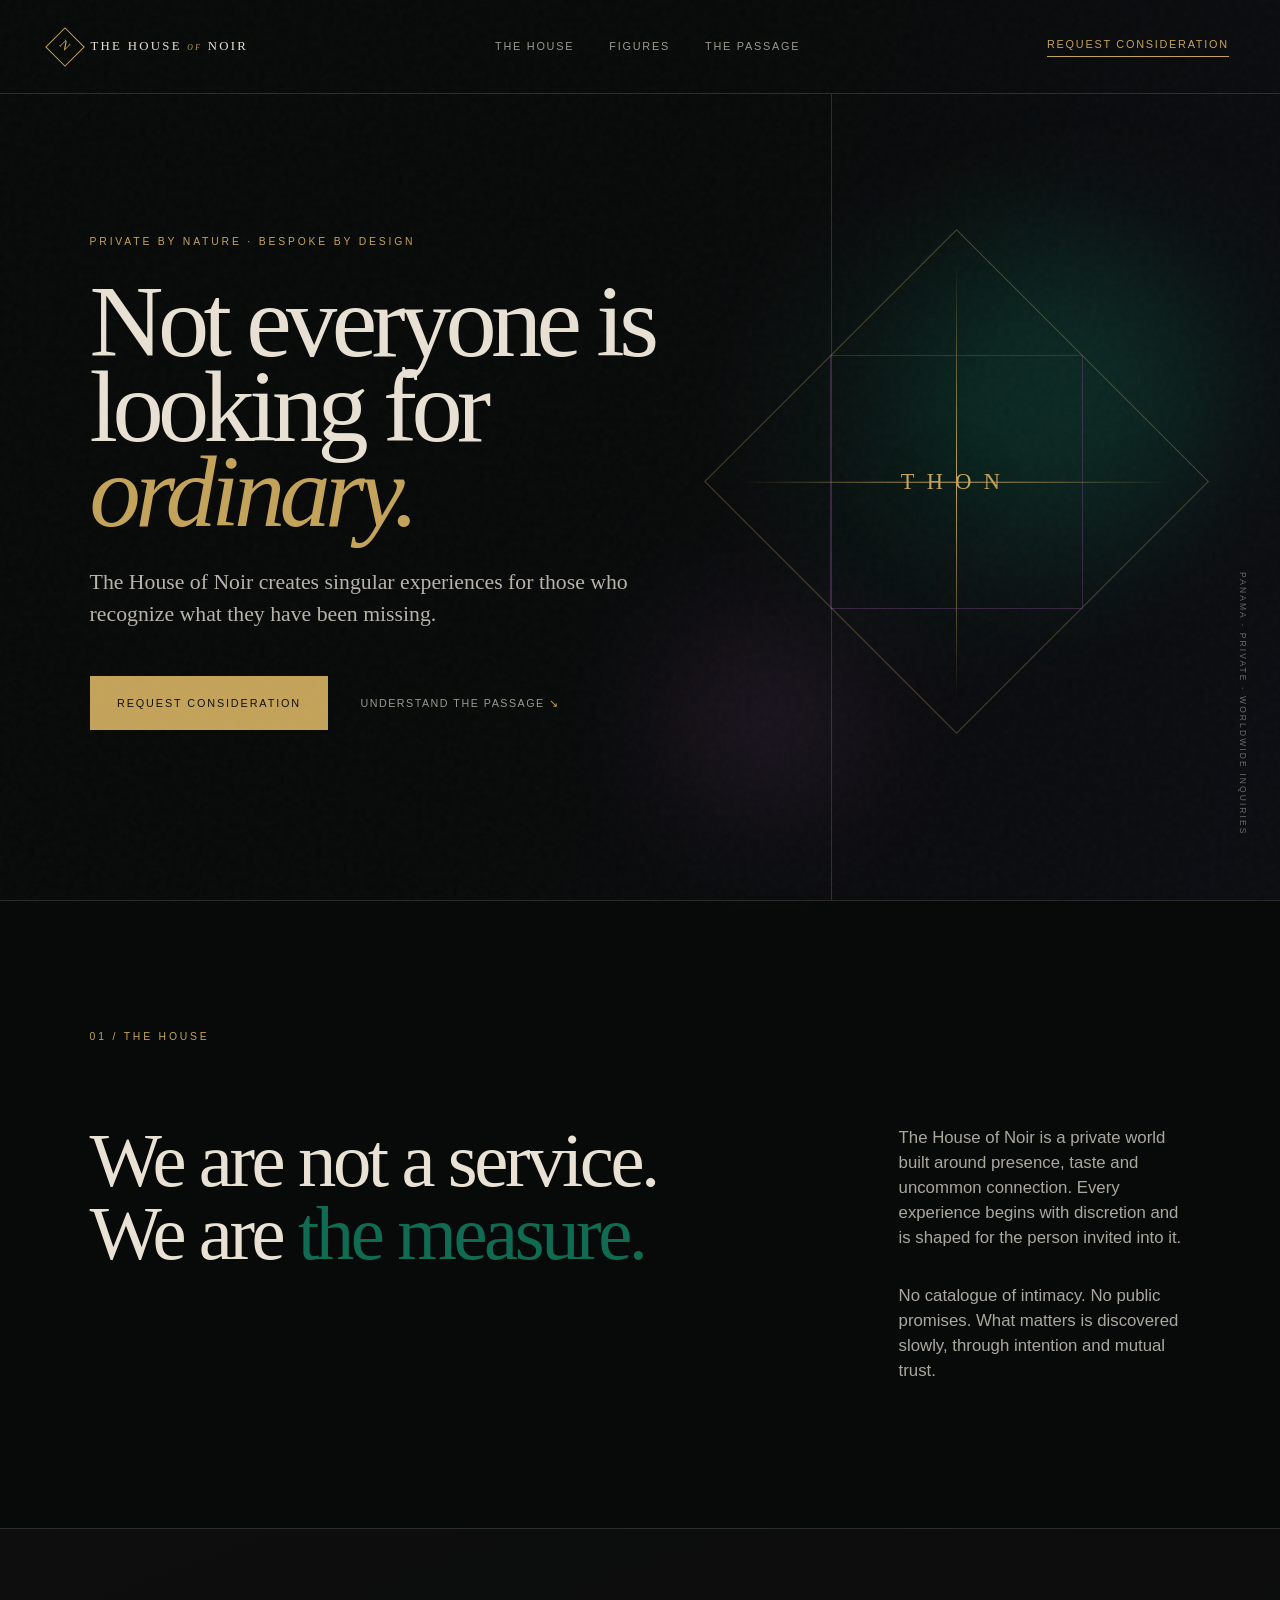
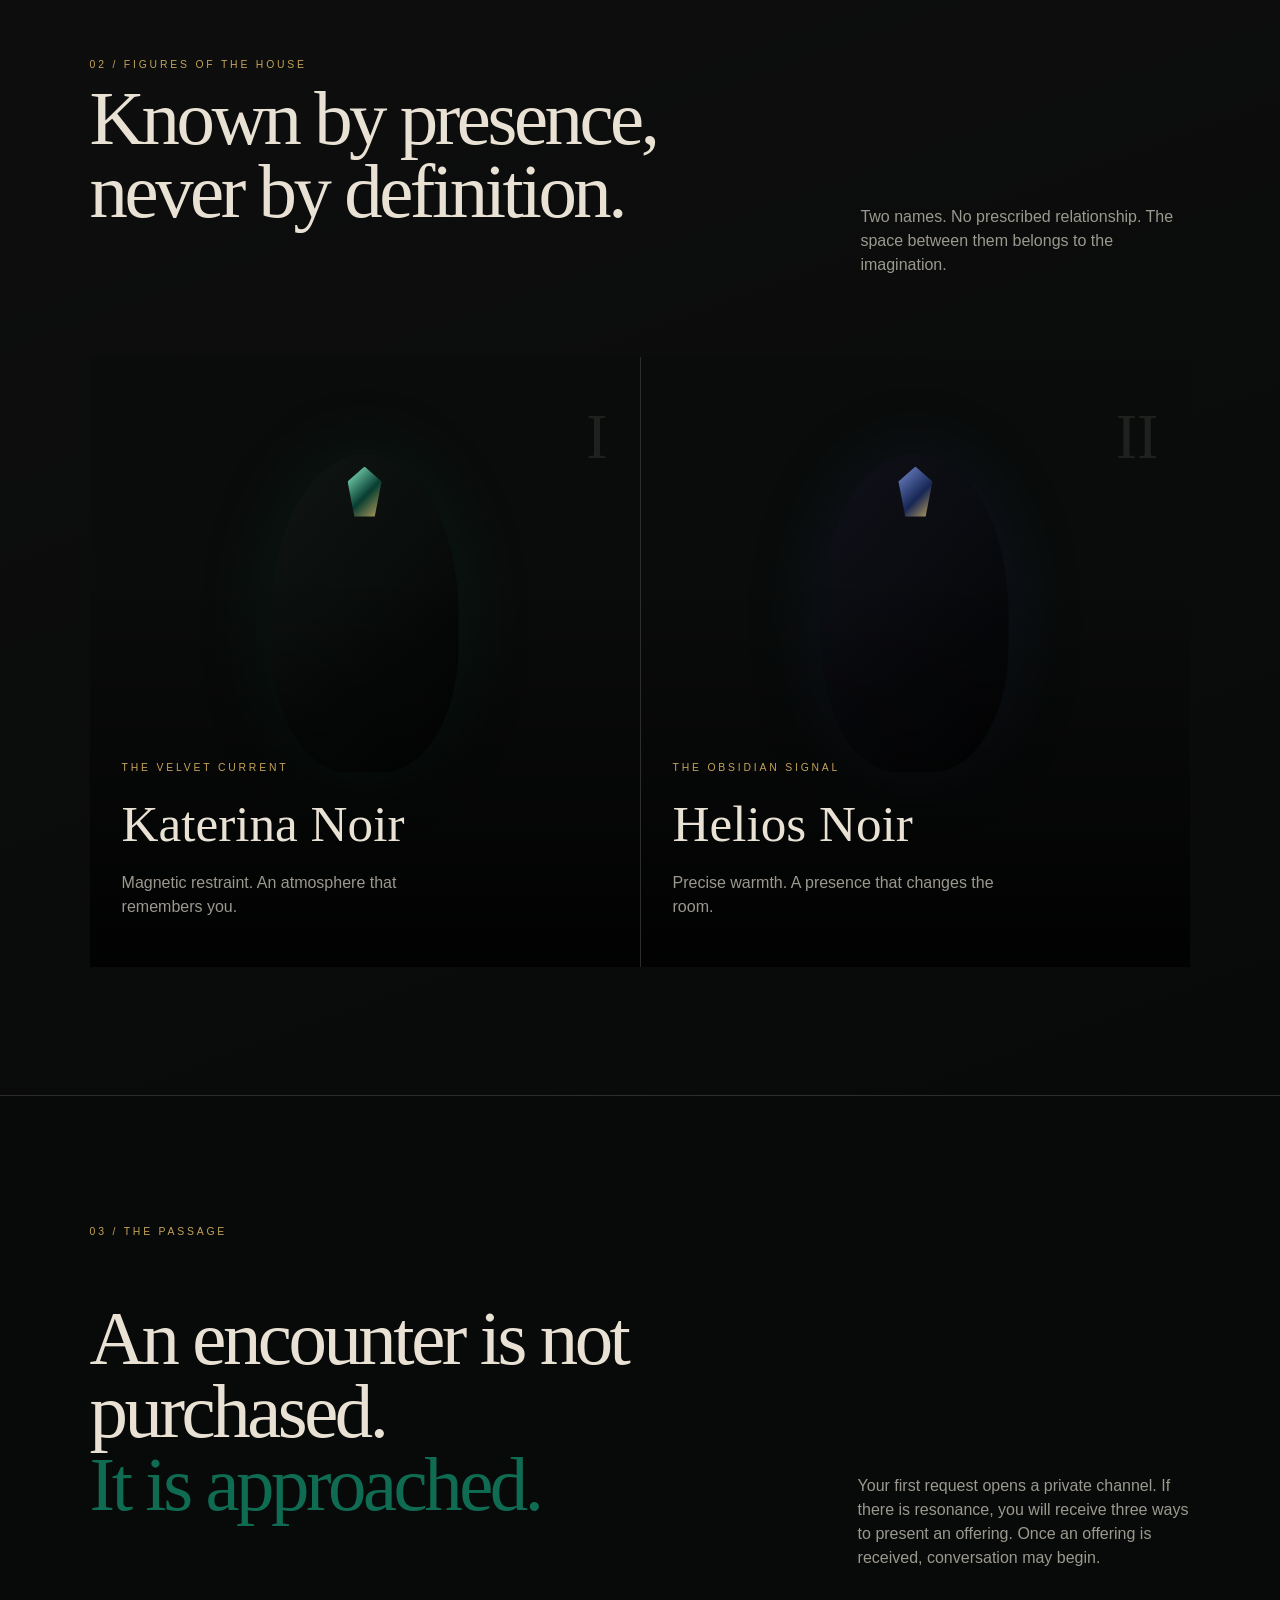
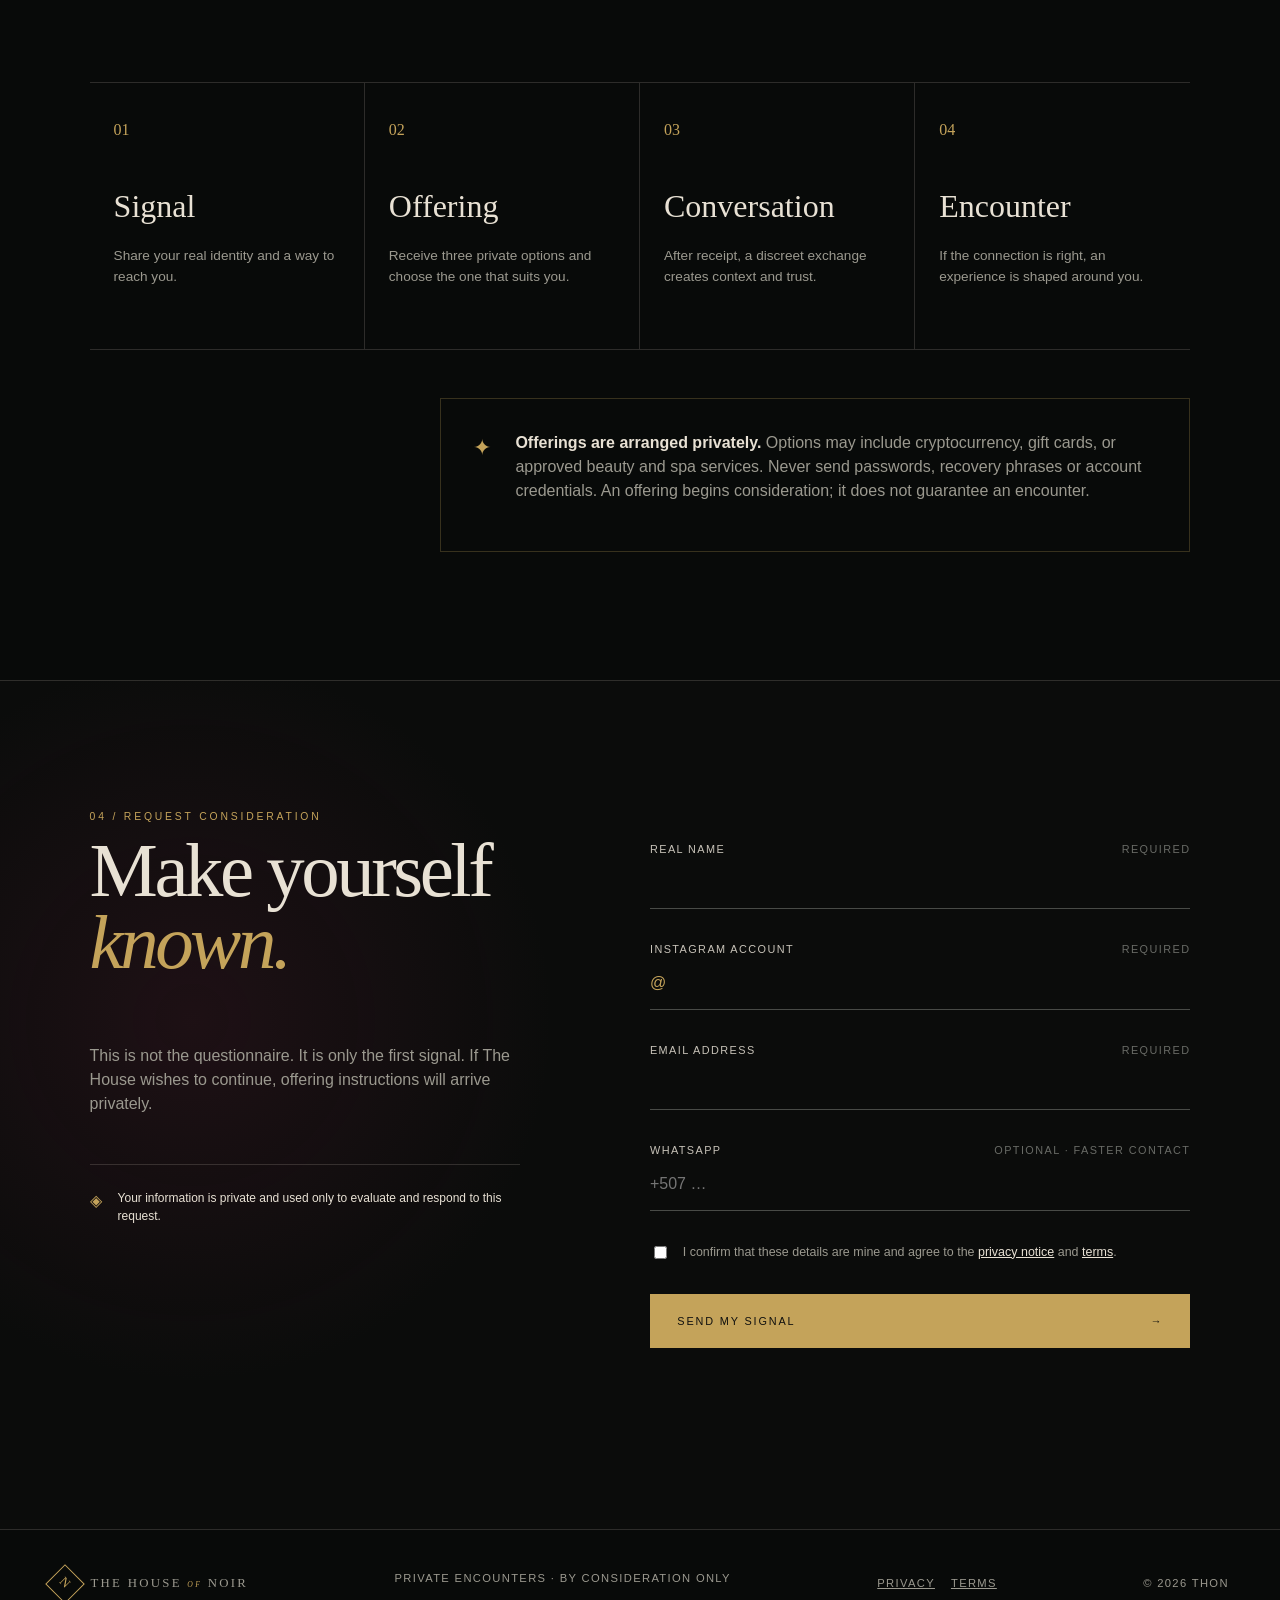
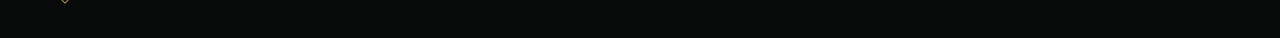
==== index.html @ 642c2c31 "Add files via upload Publish first THON website" ====
<!doctype html>
<html lang="en">
<head>
  <meta charset="utf-8">
  <meta name="viewport" content="width=device-width, initial-scale=1">
  <meta name="description" content="The House of Noir creates private, bespoke encounters shaped around the person seeking them.">
  <meta name="theme-color" content="#080a09">
  <title>The House of Noir — Private Encounters</title>
  <link rel="stylesheet" href="styles.css">
  <script src="config.js" defer></script>
  <script src="script.js" defer></script>
</head>
<body>
  <a class="skip-link" href="#main">Skip to content</a>
  <div class="grain" aria-hidden="true"></div>
  <header class="site-header">
    <a class="wordmark" href="#top" aria-label="The House of Noir, home">
      <span class="sigil" aria-hidden="true">N</span>
      <span>THE HOUSE <i>OF</i> NOIR</span>
    </a>
    <nav aria-label="Primary navigation">
      <a href="#house">The House</a>
      <a href="#figures">Figures</a>
      <a href="#process">The Passage</a>
    </nav>
    <a class="header-cta" href="#request">Request consideration</a>
    <button class="menu-button" type="button" aria-label="Open menu" aria-expanded="false">Menu</button>
  </header>

  <main id="main">
    <section class="hero" id="top">
      <div class="orb orb-one" aria-hidden="true"></div>
      <div class="orb orb-two" aria-hidden="true"></div>
      <div class="hero-copy reveal">
        <p class="eyebrow">Private by nature · Bespoke by design</p>
        <h1>Not everyone is looking for <em>ordinary.</em></h1>
        <p class="hero-intro">The House of Noir creates singular experiences for those who recognize what they have been missing.</p>
        <div class="hero-actions">
          <a class="button button-primary" href="#request">Request consideration</a>
          <a class="text-link" href="#process">Understand the passage <span>↘</span></a>
        </div>
      </div>
      <div class="hero-mark" aria-hidden="true">
        <span class="ring ring-a"></span><span class="ring ring-b"></span>
        <span class="monogram">THON</span>
      </div>
      <p class="side-note" aria-hidden="true">PANAMA · PRIVATE · WORLDWIDE INQUIRIES</p>
    </section>

    <section class="manifesto section" id="house">
      <p class="section-index">01 / THE HOUSE</p>
      <div class="manifesto-grid">
        <h2 class="reveal">We are not a service.<br>We are <span>the measure.</span></h2>
        <div class="body-copy reveal">
          <p>The House of Noir is a private world built around presence, taste and uncommon connection. Every experience begins with discretion and is shaped for the person invited into it.</p>
          <p>No catalogue of intimacy. No public promises. What matters is discovered slowly, through intention and mutual trust.</p>
        </div>
      </div>
    </section>

    <section class="figures section" id="figures">
      <div class="section-heading">
        <div><p class="section-index">02 / FIGURES OF THE HOUSE</p><h2>Known by presence,<br>never by definition.</h2></div>
        <p>Two names. No prescribed relationship. The space between them belongs to the imagination.</p>
      </div>
      <div class="figure-grid">
        <article class="figure-card figure-k reveal" tabindex="0">
          <div class="jewel jewel-emerald" aria-hidden="true"></div>
          <div class="figure-number">I</div>
          <div class="figure-copy">
            <p class="role">The Velvet Current</p>
            <h3>Katerina Noir</h3>
            <p>Magnetic restraint. An atmosphere that remembers you.</p>
          </div>
        </article>
        <article class="figure-card figure-h reveal" tabindex="0">
          <div class="jewel jewel-lapis" aria-hidden="true"></div>
          <div class="figure-number">II</div>
          <div class="figure-copy">
            <p class="role">The Obsidian Signal</p>
            <h3>Helios Noir</h3>
            <p>Precise warmth. A presence that changes the room.</p>
          </div>
        </article>
      </div>
    </section>

    <section class="passage section" id="process">
      <p class="section-index">03 / THE PASSAGE</p>
      <div class="passage-intro">
        <h2>An encounter is not purchased.<br><span>It is approached.</span></h2>
        <p>Your first request opens a private channel. If there is resonance, you will receive three ways to present an offering. Once an offering is received, conversation may begin.</p>
      </div>
      <ol class="steps">
        <li class="reveal"><span>01</span><h3>Signal</h3><p>Share your real identity and a way to reach you.</p></li>
        <li class="reveal"><span>02</span><h3>Offering</h3><p>Receive three private options and choose the one that suits you.</p></li>
        <li class="reveal"><span>03</span><h3>Conversation</h3><p>After receipt, a discreet exchange creates context and trust.</p></li>
        <li class="reveal"><span>04</span><h3>Encounter</h3><p>If the connection is right, an experience is shaped around you.</p></li>
      </ol>
      <aside class="offering-note reveal">
        <span class="mini-sigil" aria-hidden="true">✦</span>
        <p><strong>Offerings are arranged privately.</strong> Options may include cryptocurrency, gift cards, or approved beauty and spa services. Never send passwords, recovery phrases or account credentials. An offering begins consideration; it does not guarantee an encounter.</p>
      </aside>
    </section>

    <section class="request section" id="request">
      <div class="request-copy">
        <p class="section-index">04 / REQUEST CONSIDERATION</p>
        <h2>Make yourself<br><em>known.</em></h2>
        <p>This is not the questionnaire. It is only the first signal. If The House wishes to continue, offering instructions will arrive privately.</p>
        <div class="privacy-badge"><span>◈</span><p>Your information is private and used only to evaluate and respond to this request.</p></div>
      </div>
      <form id="lead-form" class="lead-form" novalidate>
        <div class="field">
          <label for="realName">Real name <span>Required</span></label>
          <input id="realName" name="name" type="text" autocomplete="name" required>
          <small class="error">Tell us your real name.</small>
        </div>
        <div class="field">
          <label for="instagram">Instagram account <span>Required</span></label>
          <div class="input-prefix"><b>@</b><input id="instagram" name="instagram" type="text" autocomplete="off" required pattern="[A-Za-z0-9._]{1,30}"></div>
          <small class="error">Enter a valid Instagram username.</small>
        </div>
        <div class="field">
          <label for="email">Email address <span>Required</span></label>
          <input id="email" name="email" type="email" autocomplete="email" required>
          <small class="error">Enter a valid email address.</small>
        </div>
        <div class="field">
          <label for="whatsapp">WhatsApp <span>Optional · faster contact</span></label>
          <input id="whatsapp" name="whatsapp" type="tel" autocomplete="tel" placeholder="+507 …">
        </div>
        <label class="check"><input name="privacy_consent" type="checkbox" required><span>I confirm that these details are mine and agree to the <a href="privacy.html">privacy notice</a> and <a href="terms.html">terms</a>.</span></label>
        <input type="text" name="_gotcha" class="honey" tabindex="-1" autocomplete="off" aria-hidden="true">
        <button class="button button-primary submit-button" type="submit"><span>Send my signal</span><i aria-hidden="true">→</i></button>
        <p class="form-status" role="status" aria-live="polite"></p>
      </form>
    </section>
  </main>

  <footer>
    <a class="wordmark" href="#top"><span class="sigil">N</span><span>THE HOUSE <i>OF</i> NOIR</span></a>
    <p>Private encounters · By consideration only</p>
    <div><a href="privacy.html">Privacy</a><a href="terms.html">Terms</a></div>
    <p class="copyright">© <span id="year"></span> THON</p>
  </footer>
</body>
</html>
---- styles.css ----
:root{--ink:#080a09;--ink2:#0d100f;--paper:#e8e1d4;--muted:#9b998f;--gold:#c4a35a;--emerald:#0f6b52;--amethyst:#71437d;--lapis:#233f83;--burgundy:#561d32;--line:rgba(232,225,212,.16);--serif:"Bodoni 72","Didot","Times New Roman",serif;--sans:Inter,Helvetica,Arial,sans-serif}
*{box-sizing:border-box}html{scroll-behavior:smooth}body{margin:0;background:var(--ink);color:var(--paper);font-family:var(--sans);font-size:16px;line-height:1.5;overflow-x:hidden}a{color:inherit}button,input{font:inherit}.skip-link{position:fixed;top:-100px;left:1rem;z-index:100;background:var(--paper);color:var(--ink);padding:.75rem 1rem}.skip-link:focus{top:1rem}.grain{position:fixed;inset:0;pointer-events:none;z-index:20;opacity:.035;background-image:url("data:image/svg+xml,%3Csvg viewBox='0 0 160 160' xmlns='http://www.w3.org/2000/svg'%3E%3Cfilter id='n'%3E%3CfeTurbulence type='fractalNoise' baseFrequency='.9' numOctaves='2' stitchTiles='stitch'/%3E%3C/filter%3E%3Crect width='100%25' height='100%25' filter='url(%23n)' opacity='.8'/%3E%3C/svg%3E")}.site-header{position:absolute;z-index:10;top:0;left:0;width:100%;height:94px;padding:0 clamp(1.25rem,4vw,4.5rem);display:flex;align-items:center;justify-content:space-between;border-bottom:1px solid var(--line)}.wordmark{display:flex;gap:.7rem;align-items:center;text-decoration:none;font-family:var(--serif);font-size:.8rem;letter-spacing:.18em}.wordmark i{font-size:.6em;color:var(--gold)}.sigil{display:grid;place-items:center;border:1px solid var(--gold);width:28px;height:28px;transform:rotate(45deg);color:var(--gold);font-style:normal}.sigil::first-letter{transform:rotate(-45deg)}nav{display:flex;gap:2.2rem}nav a,.header-cta{font-size:.68rem;letter-spacing:.16em;text-transform:uppercase;text-decoration:none;color:var(--muted)}nav a:hover{color:var(--paper)}.header-cta{color:var(--gold);border-bottom:1px solid var(--gold);padding-bottom:.25rem}.menu-button{display:none;background:none;border:0;color:var(--paper);text-transform:uppercase;letter-spacing:.15em;font-size:.7rem}.hero{min-height:100svh;position:relative;display:grid;grid-template-columns:1.15fr .85fr;align-items:center;padding:9rem clamp(1.25rem,7vw,8rem) 5rem;isolation:isolate;background:radial-gradient(circle at 76% 47%,rgba(15,107,82,.15),transparent 25%),linear-gradient(112deg,#080a09 45%,#0c0d12)}.hero:after{content:"";position:absolute;inset:94px 35% 0 auto;border-left:1px solid var(--line)}.hero-copy{z-index:2;max-width:730px}.eyebrow,.section-index,.role{font-size:.65rem;text-transform:uppercase;letter-spacing:.27em;color:var(--gold)}h1,h2,h3,p{margin-top:0}h1{font-family:var(--serif);font-size:clamp(4rem,8vw,8.7rem);font-weight:400;line-height:.83;letter-spacing:-.055em;margin:1.8rem 0 2rem}h1 em,h2 em{font-weight:400;color:var(--gold)}.hero-intro{max-width:570px;color:#b7b3aa;font-family:var(--serif);font-size:clamp(1.15rem,1.7vw,1.5rem)}.hero-actions{margin-top:2.8rem;display:flex;align-items:center;gap:2rem}.button{display:inline-flex;align-items:center;justify-content:center;min-height:54px;padding:0 1.65rem;border:1px solid var(--gold);background:transparent;color:var(--paper);text-decoration:none;text-transform:uppercase;letter-spacing:.17em;font-size:.68rem;cursor:pointer;transition:.25s}.button-primary{background:var(--gold);color:#11110f}.button:hover{box-shadow:0 0 30px rgba(196,163,90,.2);transform:translateY(-2px)}.text-link{text-decoration:none;text-transform:uppercase;letter-spacing:.14em;font-size:.67rem;color:var(--muted)}.text-link span{color:var(--gold)}.hero-mark{justify-self:center;position:relative;width:min(31vw,420px);aspect-ratio:1;display:grid;place-items:center;filter:drop-shadow(0 0 45px rgba(15,107,82,.12))}.ring{position:absolute;border:1px solid rgba(196,163,90,.35);inset:5%;transform:rotate(45deg)}.ring-b{inset:18%;border-color:rgba(113,67,125,.45);transform:rotate(0)}.hero-mark:before,.hero-mark:after{content:"";position:absolute;width:1px;height:110%;background:linear-gradient(transparent,var(--gold),transparent)}.hero-mark:after{transform:rotate(90deg)}.monogram{font-family:var(--serif);font-size:clamp(1rem,2vw,1.4rem);letter-spacing:.55em;color:var(--gold);z-index:2}.orb{position:absolute;border-radius:50%;filter:blur(70px);opacity:.25}.orb-one{width:300px;height:300px;background:var(--emerald);right:4%;top:26%}.orb-two{width:180px;height:180px;background:var(--amethyst);right:33%;bottom:10%}.side-note{position:absolute;right:1.4rem;bottom:4rem;writing-mode:vertical-rl;font-size:.53rem;letter-spacing:.25em;color:#686c66}.section{padding:clamp(5rem,10vw,10rem) clamp(1.25rem,7vw,8rem);border-top:1px solid var(--line)}.manifesto-grid{display:grid;grid-template-columns:1.4fr .6fr;gap:10vw;margin-top:5rem}.manifesto h2,.section-heading h2,.passage h2,.request h2{font-family:var(--serif);font-weight:400;font-size:clamp(3rem,6vw,6.4rem);line-height:.95;letter-spacing:-.045em}.manifesto h2 span,.passage h2 span{color:var(--emerald)}.body-copy{max-width:460px;color:#aaa79f;font-size:1.05rem}.body-copy p+p{margin-top:2rem}.figures{background:linear-gradient(160deg,#0d0e0d,#080a09)}.section-heading{display:flex;justify-content:space-between;align-items:end;margin-bottom:4rem}.section-heading>p{max-width:330px;color:var(--muted)}.figure-grid{display:grid;grid-template-columns:1fr 1fr;gap:1px;background:var(--line)}.figure-card{min-height:610px;background:#0a0c0b;position:relative;overflow:hidden;padding:2rem;display:flex;align-items:end;isolation:isolate}.figure-card:before{content:"";position:absolute;inset:0;background:linear-gradient(transparent 35%,rgba(0,0,0,.88));z-index:-1}.figure-card:after{content:"";position:absolute;top:16%;left:50%;width:34%;height:52%;border-radius:50% 50% 40% 40%;transform:translateX(-50%);background:linear-gradient(130deg,#101613,#020303);box-shadow:0 0 80px rgba(15,107,82,.14);z-index:-2;transition:.6s}.figure-h:after{background:linear-gradient(130deg,#11121a,#020303);box-shadow:0 0 80px rgba(35,63,131,.16)}.figure-card:hover:after,.figure-card:focus:after{transform:translateX(-50%) scale(1.04);filter:brightness(1.3)}.jewel{position:absolute;top:18%;left:50%;width:34px;height:50px;clip-path:polygon(50% 0,100% 30%,80% 100%,20% 100%,0 30%);transform:translateX(-50%);z-index:1}.jewel-emerald{background:linear-gradient(135deg,#8cf0c9,#073d31 55%,#c2a55e);box-shadow:0 0 35px #1a8d6e}.jewel-lapis{background:linear-gradient(135deg,#738bd0,#172654 60%,#c2a55e);box-shadow:0 0 35px #3458a8}.figure-number{position:absolute;top:2rem;right:2rem;font-family:var(--serif);font-size:4rem;color:rgba(232,225,212,.1)}.figure-copy h3{font-family:var(--serif);font-size:clamp(2.5rem,4vw,4.8rem);font-weight:400;margin:.5rem 0}.figure-copy>p:last-child{color:var(--muted);max-width:340px}.passage-intro{display:grid;grid-template-columns:1fr .5fr;gap:8vw;align-items:end;margin:4rem 0 6rem}.passage-intro>p{color:var(--muted);max-width:440px}.steps{list-style:none;padding:0;margin:0;display:grid;grid-template-columns:repeat(4,1fr);border-top:1px solid var(--line);border-bottom:1px solid var(--line)}.steps li{padding:2.2rem 1.5rem 3rem;border-right:1px solid var(--line)}.steps li:last-child{border:0}.steps span{color:var(--gold);font-family:var(--serif)}.steps h3{font-family:var(--serif);font-size:2rem;font-weight:400;margin:2.5rem 0 1rem}.steps p{font-size:.85rem;color:var(--muted)}.offering-note{margin:3rem 0 0 auto;max-width:750px;padding:2rem;border:1px solid rgba(196,163,90,.25);display:flex;gap:1.5rem;color:var(--muted)}.offering-note strong{color:var(--paper)}.mini-sigil{color:var(--gold);font-size:1.4rem}.request{background:radial-gradient(circle at 15% 40%,rgba(86,29,50,.25),transparent 30%),#0b0c0b;display:grid;grid-template-columns:.8fr 1fr;gap:10vw}.request-copy>p:not(.section-index){color:var(--muted);max-width:440px}.privacy-badge{display:flex;gap:1rem;border-top:1px solid var(--line);padding-top:1.5rem;margin-top:3rem;max-width:430px}.privacy-badge span{color:var(--gold)}.privacy-badge p{font-size:.75rem}.lead-form{padding-top:2rem}.field{margin-bottom:2rem}.field label{display:flex;justify-content:space-between;text-transform:uppercase;letter-spacing:.13em;font-size:.68rem;color:#c7c2b8}.field label span{color:#696b66}.field input{width:100%;border:0;border-bottom:1px solid #494b47;background:transparent;color:var(--paper);padding:.85rem 0;outline:none}.field input:focus{border-color:var(--gold)}.input-prefix{display:flex;align-items:center;border-bottom:1px solid #494b47}.input-prefix b{color:var(--gold);font-weight:400}.input-prefix input{border:0;padding-left:.5rem}.error{display:none;color:#d88b92;margin-top:.4rem}.field.invalid .error{display:block}.field.invalid input{border-color:#d88b92}.check{display:flex;gap:.8rem;align-items:flex-start;color:var(--muted);font-size:.78rem;margin:2rem 0}.check input{accent-color:var(--gold);margin-top:.2rem}.check a{color:var(--paper)}.submit-button{width:100%;justify-content:space-between}.form-status{min-height:1.5rem;margin-top:1rem;font-size:.82rem;color:var(--gold)}.honey{position:absolute!important;left:-9999px!important}footer{padding:2.5rem clamp(1.25rem,4vw,4.5rem);display:flex;align-items:center;justify-content:space-between;color:var(--muted);font-size:.7rem;text-transform:uppercase;letter-spacing:.12em;border-top:1px solid var(--line)}footer>div{display:flex;gap:1rem}.copyright{margin:0}.legal{max-width:820px;margin:auto;padding:10rem 1.5rem 6rem}.legal h1{font-size:clamp(3rem,8vw,6rem)}.legal h2{font-family:var(--serif);font-size:2rem;font-weight:400;margin-top:3rem}.legal p,.legal li{color:#aaa79f}.legal .back{color:var(--gold);text-transform:uppercase;letter-spacing:.15em;font-size:.7rem}.reveal{opacity:0;transform:translateY(20px);transition:opacity .8s ease,transform .8s ease}.reveal.visible{opacity:1;transform:none}
@media (prefers-reduced-motion:reduce){html{scroll-behavior:auto}.reveal{opacity:1;transform:none;transition:none}.button{transition:none}}
@media (max-width:800px){.site-header{height:74px}.site-header nav,.header-cta{display:none}.menu-button{display:block}.site-header.open nav{display:flex;position:absolute;top:74px;left:0;right:0;background:#090b0a;padding:2rem;flex-direction:column;border-bottom:1px solid var(--line)}.hero{grid-template-columns:1fr;padding-top:8rem}.hero:after{display:none}.hero-mark{position:absolute;right:-30%;top:22%;width:85vw;opacity:.45;z-index:-1}.hero-actions{align-items:flex-start;flex-direction:column}.side-note{display:none}.manifesto-grid,.passage-intro,.request{grid-template-columns:1fr}.section-heading{display:block}.section-heading>p{margin-top:1rem}.figure-grid{grid-template-columns:1fr}.figure-card{min-height:480px}.steps{grid-template-columns:1fr 1fr}.steps li:nth-child(2){border-right:0}.steps li:nth-child(-n+2){border-bottom:1px solid var(--line)}footer{align-items:flex-start;gap:2rem;flex-direction:column}}
@media (max-width:480px){h1{font-size:3.5rem}.steps{grid-template-columns:1fr}.steps li{border-right:0!important;border-bottom:1px solid var(--line)!important}.steps li:last-child{border-bottom:0!important}.figure-card{min-height:420px}.request{gap:2rem}}
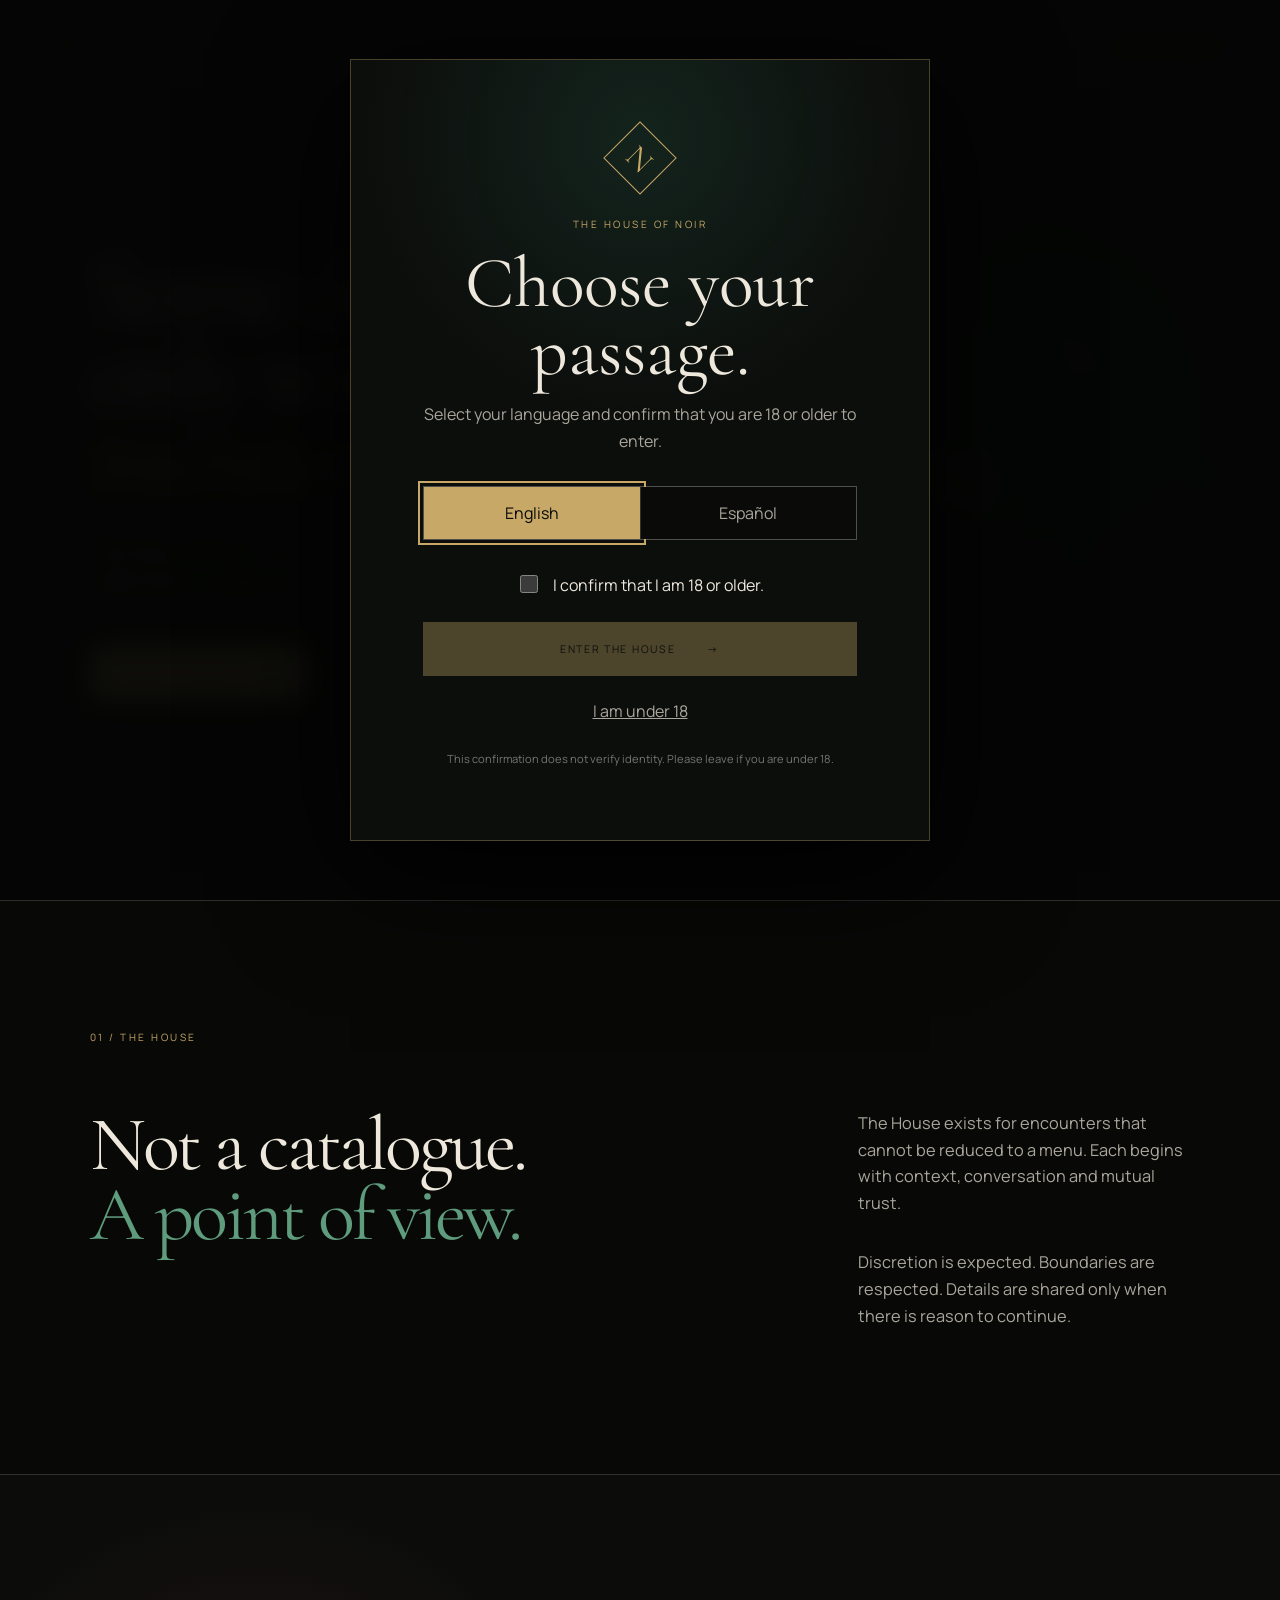
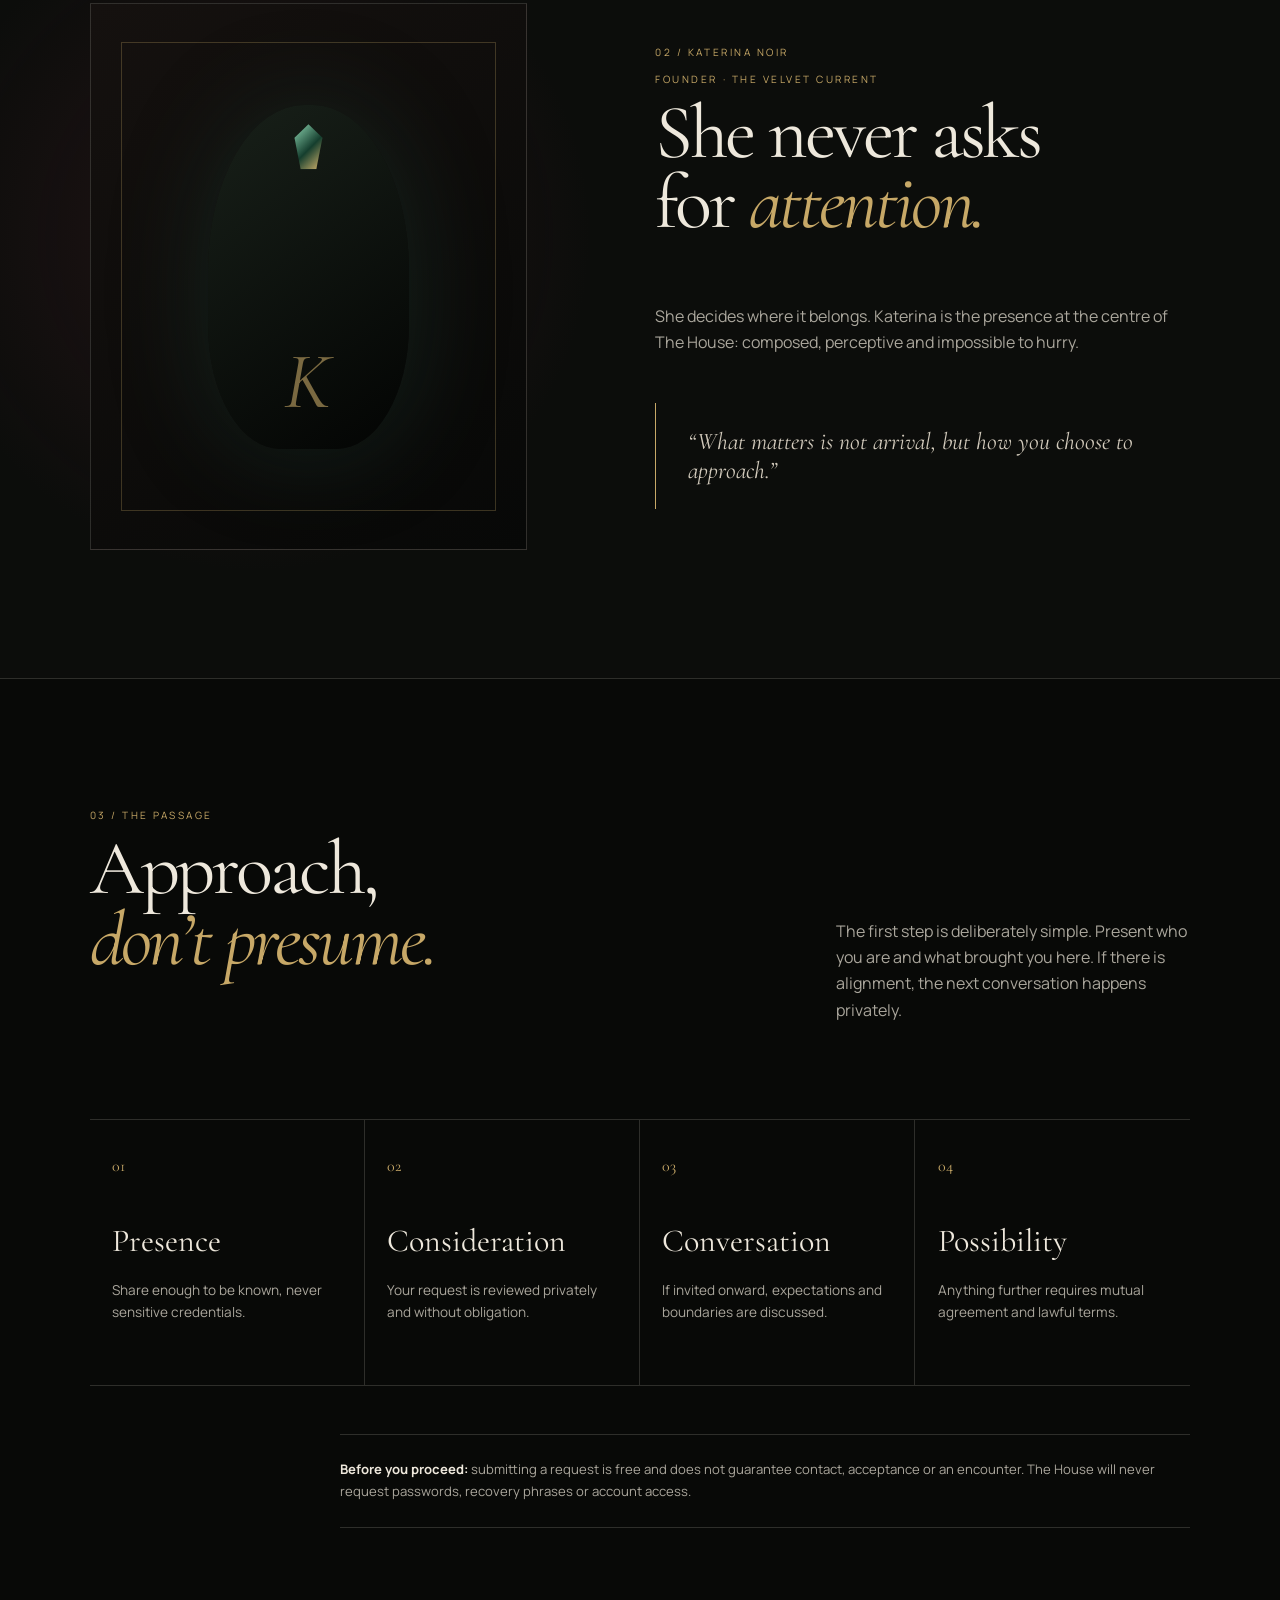
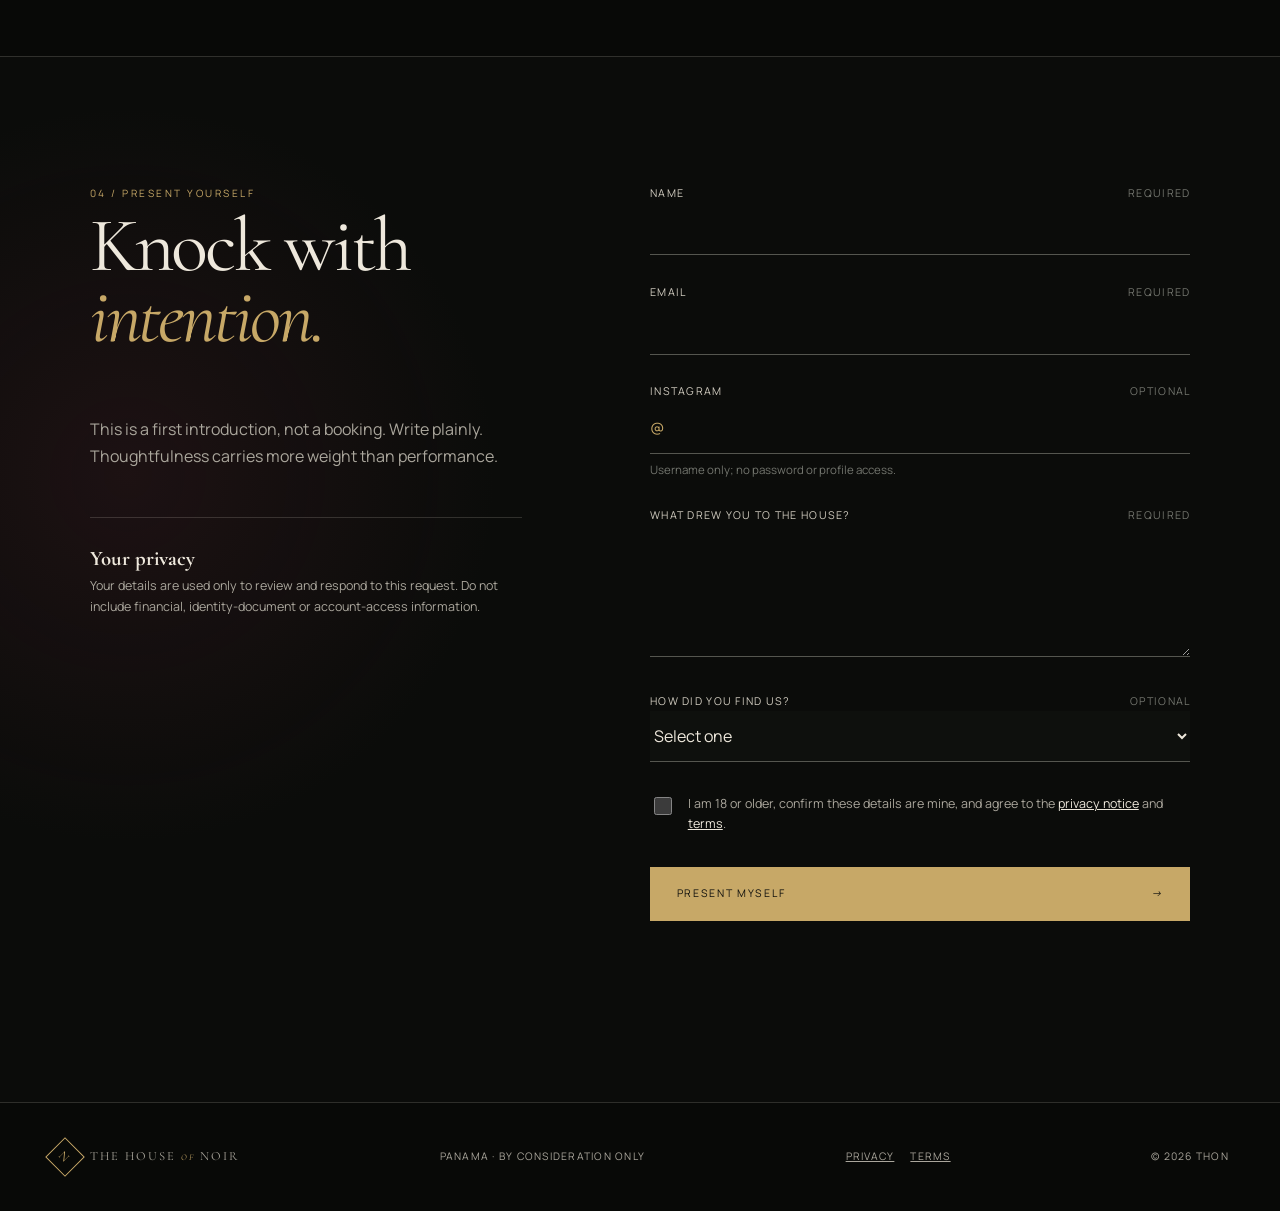
==== commit f4ce00ea: "Updates" ====
--- a/index.html
+++ b/index.html
@@ -2,147 +2,121 @@
 <html lang="en">
 <head>
   <meta charset="utf-8">
-  <meta name="viewport" content="width=device-width, initial-scale=1">
-  <meta name="description" content="The House of Noir creates private, bespoke encounters shaped around the person seeking them.">
-  <meta name="theme-color" content="#080a09">
-  <title>The House of Noir — Private Encounters</title>
+  <meta name="viewport" content="width=device-width,initial-scale=1,viewport-fit=cover">
+  <meta name="description" content="The House of Noir is a private, curated experience in Panama, led by Katerina Noir and approached by consideration only.">
+  <meta name="theme-color" content="#080907">
+  <meta name="color-scheme" content="dark">
+  <meta name="robots" content="index,follow,max-image-preview:large">
+  <link rel="canonical" href="https://katerinanoir333.github.io/TheHouseOfNoir/">
+  <link rel="alternate" hreflang="en" href="https://katerinanoir333.github.io/TheHouseOfNoir/"><link rel="alternate" hreflang="es" href="https://katerinanoir333.github.io/TheHouseOfNoir/es/"><link rel="alternate" hreflang="x-default" href="https://katerinanoir333.github.io/TheHouseOfNoir/">
+  <meta property="og:type" content="website">
+  <meta property="og:site_name" content="The House of Noir">
+  <meta property="og:title" content="The House of Noir — By Consideration Only">
+  <meta property="og:description" content="A private world of presence, discretion and uncommon connection, led by Katerina Noir.">
+  <meta property="og:url" content="https://katerinanoir333.github.io/TheHouseOfNoir/">
+  <meta property="og:image" content="https://katerinanoir333.github.io/TheHouseOfNoir/assets/og-cover.png">
+  <meta property="og:image:width" content="1200">
+  <meta property="og:image:height" content="630">
+  <meta property="og:image:alt" content="The House of Noir — By consideration only">
+  <meta name="twitter:card" content="summary_large_image">
+  <meta name="twitter:title" content="The House of Noir — By Consideration Only">
+  <meta name="twitter:description" content="A private world led by Katerina Noir.">
+  <meta name="twitter:image" content="https://katerinanoir333.github.io/TheHouseOfNoir/assets/og-cover.png">
+  <link rel="icon" href="favicon.ico" sizes="any">
+  <link rel="icon" type="image/png" sizes="32x32" href="assets/favicon-32.png">
+  <link rel="apple-touch-icon" href="assets/apple-touch-icon.png">
+  <link rel="manifest" href="site.webmanifest">
+  <link rel="preconnect" href="https://fonts.googleapis.com">
+  <link rel="preconnect" href="https://fonts.gstatic.com" crossorigin>
+  <link href="https://fonts.googleapis.com/css2?family=Cormorant+Garamond:ital,wght@0,400;0,500;1,400&amp;family=Manrope:wght@400;500;600&amp;display=swap" rel="stylesheet">
   <link rel="stylesheet" href="styles.css">
+  <title>The House of Noir — By Consideration Only</title>
+  <script type="application/ld+json">{"@context":"https://schema.org","@type":"WebSite","name":"The House of Noir","url":"https://katerinanoir333.github.io/TheHouseOfNoir/","description":"A private, curated experience in Panama, led by Katerina Noir.","inLanguage":"en"}</script>
   <script src="config.js" defer></script>
   <script src="script.js" defer></script>
 </head>
 <body>
   <a class="skip-link" href="#main">Skip to content</a>
-  <div class="grain" aria-hidden="true"></div>
-  <header class="site-header">
-    <a class="wordmark" href="#top" aria-label="The House of Noir, home">
-      <span class="sigil" aria-hidden="true">N</span>
-      <span>THE HOUSE <i>OF</i> NOIR</span>
-    </a>
-    <nav aria-label="Primary navigation">
-      <a href="#house">The House</a>
-      <a href="#figures">Figures</a>
-      <a href="#process">The Passage</a>
+  <div class="gateway" id="gateway" role="dialog" aria-modal="true" aria-labelledby="gateway-title" hidden>
+    <div class="gateway-panel"><span class="gateway-seal" aria-hidden="true">N</span><p class="eyebrow">THE HOUSE OF NOIR</p><h2 id="gateway-title">Choose your passage.</h2><p>Select your language and confirm that you are 18 or older to enter.</p><div class="gateway-languages" role="group" aria-label="Language"><button type="button" class="gateway-language selected" data-language="en" aria-pressed="true">English</button><button type="button" class="gateway-language" data-language="es" aria-pressed="false">Español</button></div><label class="age-confirm"><input id="age-confirm" type="checkbox"><span>I confirm that I am 18 or older.</span></label><button class="button button-primary gateway-enter" type="button" disabled>Enter The House <span aria-hidden="true">→</span></button><button class="gateway-leave" type="button">I am under 18</button><p class="gateway-note">This confirmation does not verify identity. Please leave if you are under 18.</p></div>
+  </div>
+  <header class="site-header" data-header>
+    <a class="wordmark" href="#top" aria-label="The House of Noir, home"><span class="seal" aria-hidden="true">N</span><span>THE HOUSE <i>OF</i> NOIR</span></a>
+    <nav id="primary-nav" aria-label="Primary navigation">
+      <a href="#house">The House</a><a href="#katerina">Katerina</a><a href="#passage">The Passage</a>
     </nav>
-    <a class="header-cta" href="#request">Request consideration</a>
-    <button class="menu-button" type="button" aria-label="Open menu" aria-expanded="false">Menu</button>
+    <div class="header-tools"><a class="language-switch" href="es/" lang="es" hreflang="es">ES</a><a class="header-cta" href="#request">Present yourself</a></div>
+    <button class="menu-button" type="button" aria-expanded="false" aria-controls="primary-nav">Menu</button>
   </header>
 
   <main id="main">
-    <section class="hero" id="top">
-      <div class="orb orb-one" aria-hidden="true"></div>
-      <div class="orb orb-two" aria-hidden="true"></div>
+    <section class="hero" id="top" aria-labelledby="hero-title">
       <div class="hero-copy reveal">
-        <p class="eyebrow">Private by nature · Bespoke by design</p>
-        <h1>Not everyone is looking for <em>ordinary.</em></h1>
-        <p class="hero-intro">The House of Noir creates singular experiences for those who recognize what they have been missing.</p>
+        <p class="eyebrow">A private house in Panama · Worldwide inquiries</p>
+        <h1 id="hero-title">Some doors open<br>only with <em>intention.</em></h1>
+        <p class="hero-intro">The House of Noir is a private, curated world led by Katerina Noir—for adults drawn to presence, discretion and uncommon connection.</p>
         <div class="hero-actions">
-          <a class="button button-primary" href="#request">Request consideration</a>
-          <a class="text-link" href="#process">Understand the passage <span>↘</span></a>
+          <a class="button button-primary" href="#request">Present yourself <span aria-hidden="true">↘</span></a>
+          <a class="text-link" href="#passage">How the passage begins</a>
         </div>
+        <p class="trust-line">Private by nature. Mutual by design. No request guarantees acceptance.</p>
       </div>
-      <div class="hero-mark" aria-hidden="true">
-        <span class="ring ring-a"></span><span class="ring ring-b"></span>
-        <span class="monogram">THON</span>
-      </div>
-      <p class="side-note" aria-hidden="true">PANAMA · PRIVATE · WORLDWIDE INQUIRIES</p>
+      <div class="hero-art" aria-hidden="true"><span class="frame frame-one"></span><span class="frame frame-two"></span><span class="hero-monogram">N</span></div>
     </section>
 
-    <section class="manifesto section" id="house">
+    <section class="section house" id="house" aria-labelledby="house-title">
       <p class="section-index">01 / THE HOUSE</p>
-      <div class="manifesto-grid">
-        <h2 class="reveal">We are not a service.<br>We are <span>the measure.</span></h2>
-        <div class="body-copy reveal">
-          <p>The House of Noir is a private world built around presence, taste and uncommon connection. Every experience begins with discretion and is shaped for the person invited into it.</p>
-          <p>No catalogue of intimacy. No public promises. What matters is discovered slowly, through intention and mutual trust.</p>
-        </div>
+      <div class="split">
+        <h2 id="house-title" class="reveal">Not a catalogue.<br><span>A point of view.</span></h2>
+        <div class="body-copy reveal"><p>The House exists for encounters that cannot be reduced to a menu. Each begins with context, conversation and mutual trust.</p><p>Discretion is expected. Boundaries are respected. Details are shared only when there is reason to continue.</p></div>
       </div>
     </section>
 
-    <section class="figures section" id="figures">
-      <div class="section-heading">
-        <div><p class="section-index">02 / FIGURES OF THE HOUSE</p><h2>Known by presence,<br>never by definition.</h2></div>
-        <p>Two names. No prescribed relationship. The space between them belongs to the imagination.</p>
-      </div>
-      <div class="figure-grid">
-        <article class="figure-card figure-k reveal" tabindex="0">
-          <div class="jewel jewel-emerald" aria-hidden="true"></div>
-          <div class="figure-number">I</div>
-          <div class="figure-copy">
-            <p class="role">The Velvet Current</p>
-            <h3>Katerina Noir</h3>
-            <p>Magnetic restraint. An atmosphere that remembers you.</p>
-          </div>
-        </article>
-        <article class="figure-card figure-h reveal" tabindex="0">
-          <div class="jewel jewel-lapis" aria-hidden="true"></div>
-          <div class="figure-number">II</div>
-          <div class="figure-copy">
-            <p class="role">The Obsidian Signal</p>
-            <h3>Helios Noir</h3>
-            <p>Precise warmth. A presence that changes the room.</p>
-          </div>
-        </article>
+    <section class="section katerina" id="katerina" aria-labelledby="katerina-title">
+      <div class="portrait" aria-hidden="true"><span class="portrait-line"></span><span class="portrait-gem"></span><span class="portrait-initial">K</span></div>
+      <div class="katerina-copy reveal">
+        <p class="section-index">02 / KATERINA NOIR</p>
+        <p class="role">Founder · The velvet current</p>
+        <h2 id="katerina-title">She never asks<br>for <em>attention.</em></h2>
+        <p>She decides where it belongs. Katerina is the presence at the centre of The House: composed, perceptive and impossible to hurry.</p>
+        <blockquote>“What matters is not arrival, but how you choose to approach.”</blockquote>
       </div>
     </section>
 
-    <section class="passage section" id="process">
-      <p class="section-index">03 / THE PASSAGE</p>
-      <div class="passage-intro">
-        <h2>An encounter is not purchased.<br><span>It is approached.</span></h2>
-        <p>Your first request opens a private channel. If there is resonance, you will receive three ways to present an offering. Once an offering is received, conversation may begin.</p>
-      </div>
+    <section class="section passage" id="passage" aria-labelledby="passage-title">
+      <div class="passage-heading"><div><p class="section-index">03 / THE PASSAGE</p><h2 id="passage-title">Approach,<br><em>don’t presume.</em></h2></div><p>The first step is deliberately simple. Present who you are and what brought you here. If there is alignment, the next conversation happens privately.</p></div>
       <ol class="steps">
-        <li class="reveal"><span>01</span><h3>Signal</h3><p>Share your real identity and a way to reach you.</p></li>
-        <li class="reveal"><span>02</span><h3>Offering</h3><p>Receive three private options and choose the one that suits you.</p></li>
-        <li class="reveal"><span>03</span><h3>Conversation</h3><p>After receipt, a discreet exchange creates context and trust.</p></li>
-        <li class="reveal"><span>04</span><h3>Encounter</h3><p>If the connection is right, an experience is shaped around you.</p></li>
+        <li class="reveal"><span>01</span><h3>Presence</h3><p>Share enough to be known, never sensitive credentials.</p></li>
+        <li class="reveal"><span>02</span><h3>Consideration</h3><p>Your request is reviewed privately and without obligation.</p></li>
+        <li class="reveal"><span>03</span><h3>Conversation</h3><p>If invited onward, expectations and boundaries are discussed.</p></li>
+        <li class="reveal"><span>04</span><h3>Possibility</h3><p>Anything further requires mutual agreement and lawful terms.</p></li>
       </ol>
-      <aside class="offering-note reveal">
-        <span class="mini-sigil" aria-hidden="true">✦</span>
-        <p><strong>Offerings are arranged privately.</strong> Options may include cryptocurrency, gift cards, or approved beauty and spa services. Never send passwords, recovery phrases or account credentials. An offering begins consideration; it does not guarantee an encounter.</p>
-      </aside>
+      <p class="plain-note"><strong>Before you proceed:</strong> submitting a request is free and does not guarantee contact, acceptance or an encounter. The House will never request passwords, recovery phrases or account access.</p>
     </section>
 
-    <section class="request section" id="request">
+    <section class="section request" id="request" aria-labelledby="request-title">
       <div class="request-copy">
-        <p class="section-index">04 / REQUEST CONSIDERATION</p>
-        <h2>Make yourself<br><em>known.</em></h2>
-        <p>This is not the questionnaire. It is only the first signal. If The House wishes to continue, offering instructions will arrive privately.</p>
-        <div class="privacy-badge"><span>◈</span><p>Your information is private and used only to evaluate and respond to this request.</p></div>
+        <p class="section-index">04 / PRESENT YOURSELF</p>
+        <h2 id="request-title">Knock with<br><em>intention.</em></h2>
+        <p>This is a first introduction, not a booking. Write plainly. Thoughtfulness carries more weight than performance.</p>
+        <div class="privacy-note"><strong>Your privacy</strong><p>Your details are used only to review and respond to this request. Do not include financial, identity-document or account-access information.</p></div>
       </div>
       <form id="lead-form" class="lead-form" novalidate>
-        <div class="field">
-          <label for="realName">Real name <span>Required</span></label>
-          <input id="realName" name="name" type="text" autocomplete="name" required>
-          <small class="error">Tell us your real name.</small>
-        </div>
-        <div class="field">
-          <label for="instagram">Instagram account <span>Required</span></label>
-          <div class="input-prefix"><b>@</b><input id="instagram" name="instagram" type="text" autocomplete="off" required pattern="[A-Za-z0-9._]{1,30}"></div>
-          <small class="error">Enter a valid Instagram username.</small>
-        </div>
-        <div class="field">
-          <label for="email">Email address <span>Required</span></label>
-          <input id="email" name="email" type="email" autocomplete="email" required>
-          <small class="error">Enter a valid email address.</small>
-        </div>
-        <div class="field">
-          <label for="whatsapp">WhatsApp <span>Optional · faster contact</span></label>
-          <input id="whatsapp" name="whatsapp" type="tel" autocomplete="tel" placeholder="+507 …">
-        </div>
-        <label class="check"><input name="privacy_consent" type="checkbox" required><span>I confirm that these details are mine and agree to the <a href="privacy.html">privacy notice</a> and <a href="terms.html">terms</a>.</span></label>
-        <input type="text" name="_gotcha" class="honey" tabindex="-1" autocomplete="off" aria-hidden="true">
-        <button class="button button-primary submit-button" type="submit"><span>Send my signal</span><i aria-hidden="true">→</i></button>
+        <input type="hidden" name="language" value="en">
+        <div class="field"><label for="name">Name <span>Required</span></label><input id="name" name="name" type="text" autocomplete="name" minlength="2" maxlength="80" required aria-describedby="name-error"><small id="name-error" class="error">Please enter your name.</small></div>
+        <div class="field"><label for="contact">Email <span>Required</span></label><input id="contact" name="email" type="email" inputmode="email" autocomplete="email" maxlength="120" required aria-describedby="contact-error"><small id="contact-error" class="error">Please enter a valid email address.</small></div>
+        <div class="field"><label for="instagram">Instagram <span>Optional</span></label><div class="input-prefix"><span aria-hidden="true">@</span><input id="instagram" name="instagram" type="text" autocomplete="off" maxlength="30" pattern="[A-Za-z0-9._]{1,30}" aria-describedby="instagram-hint"></div><small id="instagram-hint" class="hint">Username only; no password or profile access.</small></div>
+        <div class="field"><label for="drawn">What drew you to The House? <span>Required</span></label><textarea id="drawn" name="interest" rows="4" minlength="20" maxlength="800" required aria-describedby="drawn-error"></textarea><small id="drawn-error" class="error">Please share at least 20 characters.</small></div>
+        <div class="field"><label for="discovery">How did you find us? <span>Optional</span></label><select id="discovery" name="discovery"><option value="">Select one</option><option>Instagram</option><option>Dating profile</option><option>Personal referral</option><option>Search</option><option>Other</option></select></div>
+        <label class="consent"><input name="privacy_consent" type="checkbox" required><span>I am 18 or older, confirm these details are mine, and agree to the <a href="privacy.html">privacy notice</a> and <a href="terms.html">terms</a>.</span></label>
+        <input class="honey" type="text" name="_gotcha" tabindex="-1" autocomplete="off" aria-hidden="true">
+        <button class="button button-primary submit-button" type="submit"><span>Present myself</span><i aria-hidden="true">→</i></button>
         <p class="form-status" role="status" aria-live="polite"></p>
+        <noscript><p class="noscript">JavaScript is required to submit this private request.</p></noscript>
       </form>
     </section>
   </main>
 
-  <footer>
-    <a class="wordmark" href="#top"><span class="sigil">N</span><span>THE HOUSE <i>OF</i> NOIR</span></a>
-    <p>Private encounters · By consideration only</p>
-    <div><a href="privacy.html">Privacy</a><a href="terms.html">Terms</a></div>
-    <p class="copyright">© <span id="year"></span> THON</p>
-  </footer>
+  <footer><a class="wordmark" href="#top"><span class="seal" aria-hidden="true">N</span><span>THE HOUSE <i>OF</i> NOIR</span></a><p>Panama · By consideration only</p><div><a href="privacy.html">Privacy</a><a href="terms.html">Terms</a></div><p>© <span id="year">2026</span> THON</p></footer>
 </body>
 </html>
--- a/styles.css
+++ b/styles.css
@@ -1,5 +1,7 @@
-:root{--ink:#080a09;--ink2:#0d100f;--paper:#e8e1d4;--muted:#9b998f;--gold:#c4a35a;--emerald:#0f6b52;--amethyst:#71437d;--lapis:#233f83;--burgundy:#561d32;--line:rgba(232,225,212,.16);--serif:"Bodoni 72","Didot","Times New Roman",serif;--sans:Inter,Helvetica,Arial,sans-serif}
-*{box-sizing:border-box}html{scroll-behavior:smooth}body{margin:0;background:var(--ink);color:var(--paper);font-family:var(--sans);font-size:16px;line-height:1.5;overflow-x:hidden}a{color:inherit}button,input{font:inherit}.skip-link{position:fixed;top:-100px;left:1rem;z-index:100;background:var(--paper);color:var(--ink);padding:.75rem 1rem}.skip-link:focus{top:1rem}.grain{position:fixed;inset:0;pointer-events:none;z-index:20;opacity:.035;background-image:url("data:image/svg+xml,%3Csvg viewBox='0 0 160 160' xmlns='http://www.w3.org/2000/svg'%3E%3Cfilter id='n'%3E%3CfeTurbulence type='fractalNoise' baseFrequency='.9' numOctaves='2' stitchTiles='stitch'/%3E%3C/filter%3E%3Crect width='100%25' height='100%25' filter='url(%23n)' opacity='.8'/%3E%3C/svg%3E")}.site-header{position:absolute;z-index:10;top:0;left:0;width:100%;height:94px;padding:0 clamp(1.25rem,4vw,4.5rem);display:flex;align-items:center;justify-content:space-between;border-bottom:1px solid var(--line)}.wordmark{display:flex;gap:.7rem;align-items:center;text-decoration:none;font-family:var(--serif);font-size:.8rem;letter-spacing:.18em}.wordmark i{font-size:.6em;color:var(--gold)}.sigil{display:grid;place-items:center;border:1px solid var(--gold);width:28px;height:28px;transform:rotate(45deg);color:var(--gold);font-style:normal}.sigil::first-letter{transform:rotate(-45deg)}nav{display:flex;gap:2.2rem}nav a,.header-cta{font-size:.68rem;letter-spacing:.16em;text-transform:uppercase;text-decoration:none;color:var(--muted)}nav a:hover{color:var(--paper)}.header-cta{color:var(--gold);border-bottom:1px solid var(--gold);padding-bottom:.25rem}.menu-button{display:none;background:none;border:0;color:var(--paper);text-transform:uppercase;letter-spacing:.15em;font-size:.7rem}.hero{min-height:100svh;position:relative;display:grid;grid-template-columns:1.15fr .85fr;align-items:center;padding:9rem clamp(1.25rem,7vw,8rem) 5rem;isolation:isolate;background:radial-gradient(circle at 76% 47%,rgba(15,107,82,.15),transparent 25%),linear-gradient(112deg,#080a09 45%,#0c0d12)}.hero:after{content:"";position:absolute;inset:94px 35% 0 auto;border-left:1px solid var(--line)}.hero-copy{z-index:2;max-width:730px}.eyebrow,.section-index,.role{font-size:.65rem;text-transform:uppercase;letter-spacing:.27em;color:var(--gold)}h1,h2,h3,p{margin-top:0}h1{font-family:var(--serif);font-size:clamp(4rem,8vw,8.7rem);font-weight:400;line-height:.83;letter-spacing:-.055em;margin:1.8rem 0 2rem}h1 em,h2 em{font-weight:400;color:var(--gold)}.hero-intro{max-width:570px;color:#b7b3aa;font-family:var(--serif);font-size:clamp(1.15rem,1.7vw,1.5rem)}.hero-actions{margin-top:2.8rem;display:flex;align-items:center;gap:2rem}.button{display:inline-flex;align-items:center;justify-content:center;min-height:54px;padding:0 1.65rem;border:1px solid var(--gold);background:transparent;color:var(--paper);text-decoration:none;text-transform:uppercase;letter-spacing:.17em;font-size:.68rem;cursor:pointer;transition:.25s}.button-primary{background:var(--gold);color:#11110f}.button:hover{box-shadow:0 0 30px rgba(196,163,90,.2);transform:translateY(-2px)}.text-link{text-decoration:none;text-transform:uppercase;letter-spacing:.14em;font-size:.67rem;color:var(--muted)}.text-link span{color:var(--gold)}.hero-mark{justify-self:center;position:relative;width:min(31vw,420px);aspect-ratio:1;display:grid;place-items:center;filter:drop-shadow(0 0 45px rgba(15,107,82,.12))}.ring{position:absolute;border:1px solid rgba(196,163,90,.35);inset:5%;transform:rotate(45deg)}.ring-b{inset:18%;border-color:rgba(113,67,125,.45);transform:rotate(0)}.hero-mark:before,.hero-mark:after{content:"";position:absolute;width:1px;height:110%;background:linear-gradient(transparent,var(--gold),transparent)}.hero-mark:after{transform:rotate(90deg)}.monogram{font-family:var(--serif);font-size:clamp(1rem,2vw,1.4rem);letter-spacing:.55em;color:var(--gold);z-index:2}.orb{position:absolute;border-radius:50%;filter:blur(70px);opacity:.25}.orb-one{width:300px;height:300px;background:var(--emerald);right:4%;top:26%}.orb-two{width:180px;height:180px;background:var(--amethyst);right:33%;bottom:10%}.side-note{position:absolute;right:1.4rem;bottom:4rem;writing-mode:vertical-rl;font-size:.53rem;letter-spacing:.25em;color:#686c66}.section{padding:clamp(5rem,10vw,10rem) clamp(1.25rem,7vw,8rem);border-top:1px solid var(--line)}.manifesto-grid{display:grid;grid-template-columns:1.4fr .6fr;gap:10vw;margin-top:5rem}.manifesto h2,.section-heading h2,.passage h2,.request h2{font-family:var(--serif);font-weight:400;font-size:clamp(3rem,6vw,6.4rem);line-height:.95;letter-spacing:-.045em}.manifesto h2 span,.passage h2 span{color:var(--emerald)}.body-copy{max-width:460px;color:#aaa79f;font-size:1.05rem}.body-copy p+p{margin-top:2rem}.figures{background:linear-gradient(160deg,#0d0e0d,#080a09)}.section-heading{display:flex;justify-content:space-between;align-items:end;margin-bottom:4rem}.section-heading>p{max-width:330px;color:var(--muted)}.figure-grid{display:grid;grid-template-columns:1fr 1fr;gap:1px;background:var(--line)}.figure-card{min-height:610px;background:#0a0c0b;position:relative;overflow:hidden;padding:2rem;display:flex;align-items:end;isolation:isolate}.figure-card:before{content:"";position:absolute;inset:0;background:linear-gradient(transparent 35%,rgba(0,0,0,.88));z-index:-1}.figure-card:after{content:"";position:absolute;top:16%;left:50%;width:34%;height:52%;border-radius:50% 50% 40% 40%;transform:translateX(-50%);background:linear-gradient(130deg,#101613,#020303);box-shadow:0 0 80px rgba(15,107,82,.14);z-index:-2;transition:.6s}.figure-h:after{background:linear-gradient(130deg,#11121a,#020303);box-shadow:0 0 80px rgba(35,63,131,.16)}.figure-card:hover:after,.figure-card:focus:after{transform:translateX(-50%) scale(1.04);filter:brightness(1.3)}.jewel{position:absolute;top:18%;left:50%;width:34px;height:50px;clip-path:polygon(50% 0,100% 30%,80% 100%,20% 100%,0 30%);transform:translateX(-50%);z-index:1}.jewel-emerald{background:linear-gradient(135deg,#8cf0c9,#073d31 55%,#c2a55e);box-shadow:0 0 35px #1a8d6e}.jewel-lapis{background:linear-gradient(135deg,#738bd0,#172654 60%,#c2a55e);box-shadow:0 0 35px #3458a8}.figure-number{position:absolute;top:2rem;right:2rem;font-family:var(--serif);font-size:4rem;color:rgba(232,225,212,.1)}.figure-copy h3{font-family:var(--serif);font-size:clamp(2.5rem,4vw,4.8rem);font-weight:400;margin:.5rem 0}.figure-copy>p:last-child{color:var(--muted);max-width:340px}.passage-intro{display:grid;grid-template-columns:1fr .5fr;gap:8vw;align-items:end;margin:4rem 0 6rem}.passage-intro>p{color:var(--muted);max-width:440px}.steps{list-style:none;padding:0;margin:0;display:grid;grid-template-columns:repeat(4,1fr);border-top:1px solid var(--line);border-bottom:1px solid var(--line)}.steps li{padding:2.2rem 1.5rem 3rem;border-right:1px solid var(--line)}.steps li:last-child{border:0}.steps span{color:var(--gold);font-family:var(--serif)}.steps h3{font-family:var(--serif);font-size:2rem;font-weight:400;margin:2.5rem 0 1rem}.steps p{font-size:.85rem;color:var(--muted)}.offering-note{margin:3rem 0 0 auto;max-width:750px;padding:2rem;border:1px solid rgba(196,163,90,.25);display:flex;gap:1.5rem;color:var(--muted)}.offering-note strong{color:var(--paper)}.mini-sigil{color:var(--gold);font-size:1.4rem}.request{background:radial-gradient(circle at 15% 40%,rgba(86,29,50,.25),transparent 30%),#0b0c0b;display:grid;grid-template-columns:.8fr 1fr;gap:10vw}.request-copy>p:not(.section-index){color:var(--muted);max-width:440px}.privacy-badge{display:flex;gap:1rem;border-top:1px solid var(--line);padding-top:1.5rem;margin-top:3rem;max-width:430px}.privacy-badge span{color:var(--gold)}.privacy-badge p{font-size:.75rem}.lead-form{padding-top:2rem}.field{margin-bottom:2rem}.field label{display:flex;justify-content:space-between;text-transform:uppercase;letter-spacing:.13em;font-size:.68rem;color:#c7c2b8}.field label span{color:#696b66}.field input{width:100%;border:0;border-bottom:1px solid #494b47;background:transparent;color:var(--paper);padding:.85rem 0;outline:none}.field input:focus{border-color:var(--gold)}.input-prefix{display:flex;align-items:center;border-bottom:1px solid #494b47}.input-prefix b{color:var(--gold);font-weight:400}.input-prefix input{border:0;padding-left:.5rem}.error{display:none;color:#d88b92;margin-top:.4rem}.field.invalid .error{display:block}.field.invalid input{border-color:#d88b92}.check{display:flex;gap:.8rem;align-items:flex-start;color:var(--muted);font-size:.78rem;margin:2rem 0}.check input{accent-color:var(--gold);margin-top:.2rem}.check a{color:var(--paper)}.submit-button{width:100%;justify-content:space-between}.form-status{min-height:1.5rem;margin-top:1rem;font-size:.82rem;color:var(--gold)}.honey{position:absolute!important;left:-9999px!important}footer{padding:2.5rem clamp(1.25rem,4vw,4.5rem);display:flex;align-items:center;justify-content:space-between;color:var(--muted);font-size:.7rem;text-transform:uppercase;letter-spacing:.12em;border-top:1px solid var(--line)}footer>div{display:flex;gap:1rem}.copyright{margin:0}.legal{max-width:820px;margin:auto;padding:10rem 1.5rem 6rem}.legal h1{font-size:clamp(3rem,8vw,6rem)}.legal h2{font-family:var(--serif);font-size:2rem;font-weight:400;margin-top:3rem}.legal p,.legal li{color:#aaa79f}.legal .back{color:var(--gold);text-transform:uppercase;letter-spacing:.15em;font-size:.7rem}.reveal{opacity:0;transform:translateY(20px);transition:opacity .8s ease,transform .8s ease}.reveal.visible{opacity:1;transform:none}
-@media (prefers-reduced-motion:reduce){html{scroll-behavior:auto}.reveal{opacity:1;transform:none;transition:none}.button{transition:none}}
-@media (max-width:800px){.site-header{height:74px}.site-header nav,.header-cta{display:none}.menu-button{display:block}.site-header.open nav{display:flex;position:absolute;top:74px;left:0;right:0;background:#090b0a;padding:2rem;flex-direction:column;border-bottom:1px solid var(--line)}.hero{grid-template-columns:1fr;padding-top:8rem}.hero:after{display:none}.hero-mark{position:absolute;right:-30%;top:22%;width:85vw;opacity:.45;z-index:-1}.hero-actions{align-items:flex-start;flex-direction:column}.side-note{display:none}.manifesto-grid,.passage-intro,.request{grid-template-columns:1fr}.section-heading{display:block}.section-heading>p{margin-top:1rem}.figure-grid{grid-template-columns:1fr}.figure-card{min-height:480px}.steps{grid-template-columns:1fr 1fr}.steps li:nth-child(2){border-right:0}.steps li:nth-child(-n+2){border-bottom:1px solid var(--line)}footer{align-items:flex-start;gap:2rem;flex-direction:column}}
-@media (max-width:480px){h1{font-size:3.5rem}.steps{grid-template-columns:1fr}.steps li{border-right:0!important;border-bottom:1px solid var(--line)!important}.steps li:last-child{border-bottom:0!important}.figure-card{min-height:420px}.request{gap:2rem}}
+:root{--ink:#080907;--ink-soft:#0e100d;--paper:#eee8dc;--muted:#aaa69c;--gold:#c7a867;--green:#234e3e;--wine:#4e202b;--line:rgba(238,232,220,.16);--serif:"Cormorant Garamond",Georgia,serif;--sans:"Manrope",Arial,sans-serif}
+*{box-sizing:border-box}html{scroll-behavior:smooth}body{margin:0;background:var(--ink);color:var(--paper);font:400 16px/1.65 var(--sans);overflow-x:hidden}a{color:inherit}button,input,textarea,select{font:inherit}button,a{-webkit-tap-highlight-color:transparent}::selection{background:var(--gold);color:var(--ink)}:focus-visible{outline:2px solid var(--gold);outline-offset:4px}.skip-link{position:fixed;left:1rem;top:-5rem;z-index:100;background:var(--paper);color:var(--ink);padding:.7rem 1rem}.skip-link:focus{top:1rem}.site-header{position:absolute;inset:0 0 auto;z-index:20;height:88px;padding:0 clamp(1.2rem,4vw,4rem);display:flex;align-items:center;justify-content:space-between;border-bottom:1px solid var(--line);background:linear-gradient(#08090799,transparent)}.wordmark{display:flex;align-items:center;gap:.7rem;text-decoration:none;font-family:var(--serif);font-size:.78rem;letter-spacing:.16em}.wordmark i{color:var(--gold);font-size:.7em}.seal{width:28px;height:28px;display:grid;place-items:center;border:1px solid var(--gold);color:var(--gold);transform:rotate(45deg)}.seal::first-letter{transform:rotate(-45deg)}nav{display:flex;gap:2rem}nav a,.header-cta,.language-switch{font-size:.65rem;text-transform:uppercase;letter-spacing:.16em;text-decoration:none;color:var(--muted)}nav a:hover{color:var(--paper)}.header-tools{display:flex;align-items:center;gap:1.5rem}.header-cta{color:var(--gold);border-bottom:1px solid var(--gold)}.language-switch{border:1px solid var(--line);padding:.45rem .6rem;color:var(--paper)}.menu-button{display:none;border:0;background:none;color:var(--paper);text-transform:uppercase;letter-spacing:.14em;font-size:.7rem}.hero{min-height:100svh;display:grid;grid-template-columns:1.15fr .85fr;align-items:center;position:relative;isolation:isolate;padding:9rem clamp(1.2rem,7vw,8rem) 5rem;background:radial-gradient(circle at 80% 42%,#234e3e44,transparent 25%),linear-gradient(115deg,#080907 48%,#0e0c11)}.hero:after{content:"";position:absolute;inset:88px 35% 0 auto;border-left:1px solid var(--line)}.hero-copy{max-width:790px;z-index:2}.eyebrow,.section-index,.role{font-size:.63rem;text-transform:uppercase;letter-spacing:.25em;color:var(--gold)}h1,h2,h3,p{margin-top:0}h1,h2,h3{font-family:var(--serif);font-weight:400}h1{font-size:clamp(4rem,8vw,8.8rem);line-height:.82;letter-spacing:-.052em;margin:1.7rem 0 2rem}h1 em,h2 em{color:var(--gold);font-weight:400}.hero-intro{max-width:610px;color:#c3beb3;font-family:var(--serif);font-size:clamp(1.15rem,1.7vw,1.55rem)}.hero-actions{display:flex;align-items:center;gap:2rem;margin-top:2.7rem}.button{min-height:54px;display:inline-flex;align-items:center;justify-content:center;gap:2rem;padding:0 1.6rem;border:1px solid var(--gold);background:transparent;color:var(--paper);text-decoration:none;text-transform:uppercase;letter-spacing:.16em;font-size:.66rem;cursor:pointer;transition:transform .25s,box-shadow .25s}.button-primary{background:var(--gold);color:#11110e}.button:hover{transform:translateY(-2px);box-shadow:0 10px 30px #0007}.text-link{text-transform:uppercase;letter-spacing:.14em;text-decoration:none;font-size:.65rem;color:var(--muted)}.trust-line{margin-top:2rem;color:#75776f;font-size:.7rem;letter-spacing:.05em}.hero-art{position:relative;justify-self:center;width:min(32vw,420px);aspect-ratio:1;display:grid;place-items:center}.frame{position:absolute;inset:5%;border:1px solid #c7a86766;transform:rotate(45deg)}.frame-two{inset:20%;border-color:#6b456b88;transform:rotate(0)}.hero-monogram{font:400 5rem var(--serif);color:var(--gold);text-shadow:0 0 50px #c7a86755}.section{padding:clamp(5rem,10vw,10rem) clamp(1.2rem,7vw,8rem);border-top:1px solid var(--line)}.split{display:grid;grid-template-columns:1.25fr .65fr;gap:10vw;margin-top:4rem}.section h2{font-size:clamp(3.2rem,6vw,6.7rem);line-height:.92;letter-spacing:-.04em}.house h2 span{color:#5f9b7d}.body-copy{max-width:480px;color:var(--muted);font-size:1.02rem}.body-copy p+p{margin-top:2rem}.katerina{display:grid;grid-template-columns:.9fr 1.1fr;gap:10vw;align-items:center;background:radial-gradient(circle at 20% 45%,#4e202b55,transparent 30%),#0c0d0b}.portrait{width:min(100%,520px);aspect-ratio:4/5;position:relative;display:grid;place-items:center;border:1px solid var(--line);background:linear-gradient(145deg,#15110f,#070807);overflow:hidden}.portrait:after{content:"";position:absolute;width:46%;height:63%;border-radius:48% 48% 36% 36%;background:linear-gradient(145deg,#182019,#030403);box-shadow:0 0 100px #234e3e55}.portrait-line{position:absolute;inset:7%;border:1px solid #c7a86744}.portrait-gem{position:absolute;z-index:2;top:22%;width:28px;height:45px;background:linear-gradient(135deg,#8fd8b3,#153e2e 55%,#d2b36d);clip-path:polygon(50% 0,100% 30%,78% 100%,22% 100%,0 30%);filter:drop-shadow(0 0 15px #4b9c78)}.portrait-initial{z-index:3;margin-top:48%;font:italic 5rem var(--serif);color:#c7a86799}.katerina-copy>p:not(.section-index,.role){max-width:560px;color:var(--muted)}blockquote{margin:3rem 0 0;padding:1.5rem 0 1.5rem 2rem;border-left:1px solid var(--gold);font:italic 1.5rem var(--serif);color:#d1c9bb}.passage-heading{display:grid;grid-template-columns:1fr .55fr;gap:8vw;align-items:end}.passage-heading>p{max-width:470px;color:var(--muted)}.steps{list-style:none;margin:5rem 0 0;padding:0;display:grid;grid-template-columns:repeat(4,1fr);border-block:1px solid var(--line)}.steps li{padding:2rem 1.4rem 3rem;border-right:1px solid var(--line)}.steps li:last-child{border:0}.steps span{color:var(--gold);font-family:var(--serif)}.steps h3{font-size:2rem;margin:2.2rem 0 .7rem}.steps p{color:var(--muted);font-size:.85rem}.plain-note{max-width:850px;margin:3rem 0 0 auto;padding:1.5rem 0;border-block:1px solid var(--line);color:var(--muted);font-size:.82rem}.plain-note strong{color:var(--paper)}.request{display:grid;grid-template-columns:.8fr 1fr;gap:10vw;background:radial-gradient(circle at 10% 40%,#4e202b44,transparent 28%),#0b0c0a}.request-copy>p:not(.section-index){max-width:470px;color:var(--muted)}.privacy-note{max-width:440px;margin-top:3rem;padding-top:1.5rem;border-top:1px solid var(--line)}.privacy-note strong{font-family:var(--serif);font-size:1.3rem}.privacy-note p{color:var(--muted);font-size:.78rem}.field{margin-bottom:1.8rem}.field label{display:flex;justify-content:space-between;color:#d0cbbf;font-size:.67rem;text-transform:uppercase;letter-spacing:.12em}.field label span,.hint{color:#73756e}.field input,.field textarea,.field select{width:100%;border:0;border-bottom:1px solid #55564f;border-radius:0;background:transparent;color:var(--paper);padding:.8rem 0;outline:none}.field select{background:var(--ink-soft)}.field textarea{resize:vertical}.field input:focus,.field textarea:focus,.field select:focus{border-color:var(--gold)}.input-prefix{display:flex;align-items:center;border-bottom:1px solid #55564f}.input-prefix span{color:var(--gold)}.input-prefix input{border:0;padding-left:.5rem}.error{display:none;color:#ec9da0;margin-top:.35rem}.hint{display:block;margin-top:.35rem;font-size:.72rem}.field.invalid .error{display:block}.field.invalid input,.field.invalid textarea{border-color:#ec9da0}.consent{display:flex;gap:.8rem;align-items:flex-start;color:var(--muted);font-size:.78rem;margin:2rem 0}.consent input{width:18px;height:18px;accent-color:var(--gold);flex:0 0 auto}.consent a{color:var(--paper)}.submit-button{width:100%;justify-content:space-between}.submit-button:disabled{opacity:.6;cursor:wait}.form-status{min-height:1.5rem;margin-top:1rem;color:var(--gold);font-size:.8rem}.honey{position:absolute!important;left:-9999px!important}.noscript{color:#ec9da0;font-size:.8rem}footer{padding:2.5rem clamp(1.2rem,4vw,4rem);display:flex;justify-content:space-between;align-items:center;gap:2rem;border-top:1px solid var(--line);color:var(--muted);font-size:.65rem;text-transform:uppercase;letter-spacing:.12em}footer p{margin:0}footer>div{display:flex;gap:1rem}.legal{max-width:820px;margin:auto;padding:8rem 1.4rem 5rem}.legal h1{font-size:clamp(3.5rem,8vw,6rem)}.legal h2{font-size:2rem;margin-top:3rem}.legal p,.legal li{color:var(--muted)}.legal .back{color:var(--gold);font-size:.7rem;text-transform:uppercase;letter-spacing:.12em}.legal .language-switch{float:right}.reveal{opacity:0;transform:translateY(18px);transition:opacity .8s ease,transform .8s ease}.reveal.visible{opacity:1;transform:none}
+@media(max-width:850px){.site-header{height:72px}.site-header nav,.header-cta{display:none}.menu-button{display:block}.site-header.menu-open nav{display:flex;position:absolute;top:72px;left:0;right:0;flex-direction:column;padding:2rem;background:#090a08;border-bottom:1px solid var(--line)}.header-tools{gap:.8rem}.hero{grid-template-columns:1fr;padding-top:8rem}.hero:after{display:none}.hero-art{position:absolute;right:-35%;top:22%;width:88vw;opacity:.38;z-index:-1}.split,.katerina,.passage-heading,.request{grid-template-columns:1fr}.portrait{max-width:500px}.steps{grid-template-columns:1fr 1fr}.steps li:nth-child(2){border-right:0}.steps li:nth-child(-n+2){border-bottom:1px solid var(--line)}footer{align-items:flex-start;flex-direction:column}}
+@media(max-width:500px){h1{font-size:3.65rem}.hero-actions{align-items:flex-start;flex-direction:column}.section{padding-block:5rem}.steps{grid-template-columns:1fr}.steps li{border-right:0!important;border-bottom:1px solid var(--line)!important}.steps li:last-child{border-bottom:0!important}.portrait{aspect-ratio:4/5}.language-switch{padding:.4rem}.wordmark{font-size:.7rem}}
+@media(prefers-reduced-motion:reduce){html{scroll-behavior:auto}.reveal{opacity:1;transform:none;transition:none}.button{transition:none}}
+@media(prefers-contrast:more){:root{--muted:#d6d2c9;--line:rgba(255,255,255,.4)}}
+.gateway[hidden]{display:none}.gateway{position:fixed;inset:0;z-index:1000;display:grid;place-items:center;padding:1rem;background:#050605f2;backdrop-filter:blur(14px)}.gateway-panel{width:min(100%,580px);padding:clamp(2rem,6vw,4.5rem);text-align:center;border:1px solid #c7a86755;background:radial-gradient(circle at 50% 10%,#234e3e55,transparent 36%),#0c0e0c;box-shadow:0 30px 120px #000}.gateway-seal{width:52px;height:52px;margin:0 auto 2rem;display:grid;place-items:center;border:1px solid var(--gold);color:var(--gold);font:2rem var(--serif);transform:rotate(45deg)}.gateway-panel h2{font:400 clamp(2.5rem,7vw,4.5rem)/.95 var(--serif);margin:1rem 0}.gateway-panel>p:not(.eyebrow,.gateway-note){color:var(--muted)}.gateway-languages{display:grid;grid-template-columns:1fr 1fr;gap:1px;margin:2rem 0;background:var(--line);border:1px solid var(--line)}.gateway-language{min-height:52px;border:0;background:#0a0b09;color:var(--muted);cursor:pointer}.gateway-language.selected{background:var(--gold);color:var(--ink)}.age-confirm{display:flex;justify-content:center;gap:.7rem;margin:1.5rem 0;color:var(--paper)}.age-confirm input{width:18px;height:18px;accent-color:var(--gold)}.gateway-enter{width:100%}.gateway-enter:disabled{opacity:.35;cursor:not-allowed;transform:none}.gateway-leave{margin-top:1.3rem;border:0;background:none;color:var(--muted);text-decoration:underline;cursor:pointer}.gateway-note{margin:1.5rem 0 0;color:#73756e;font-size:.7rem}
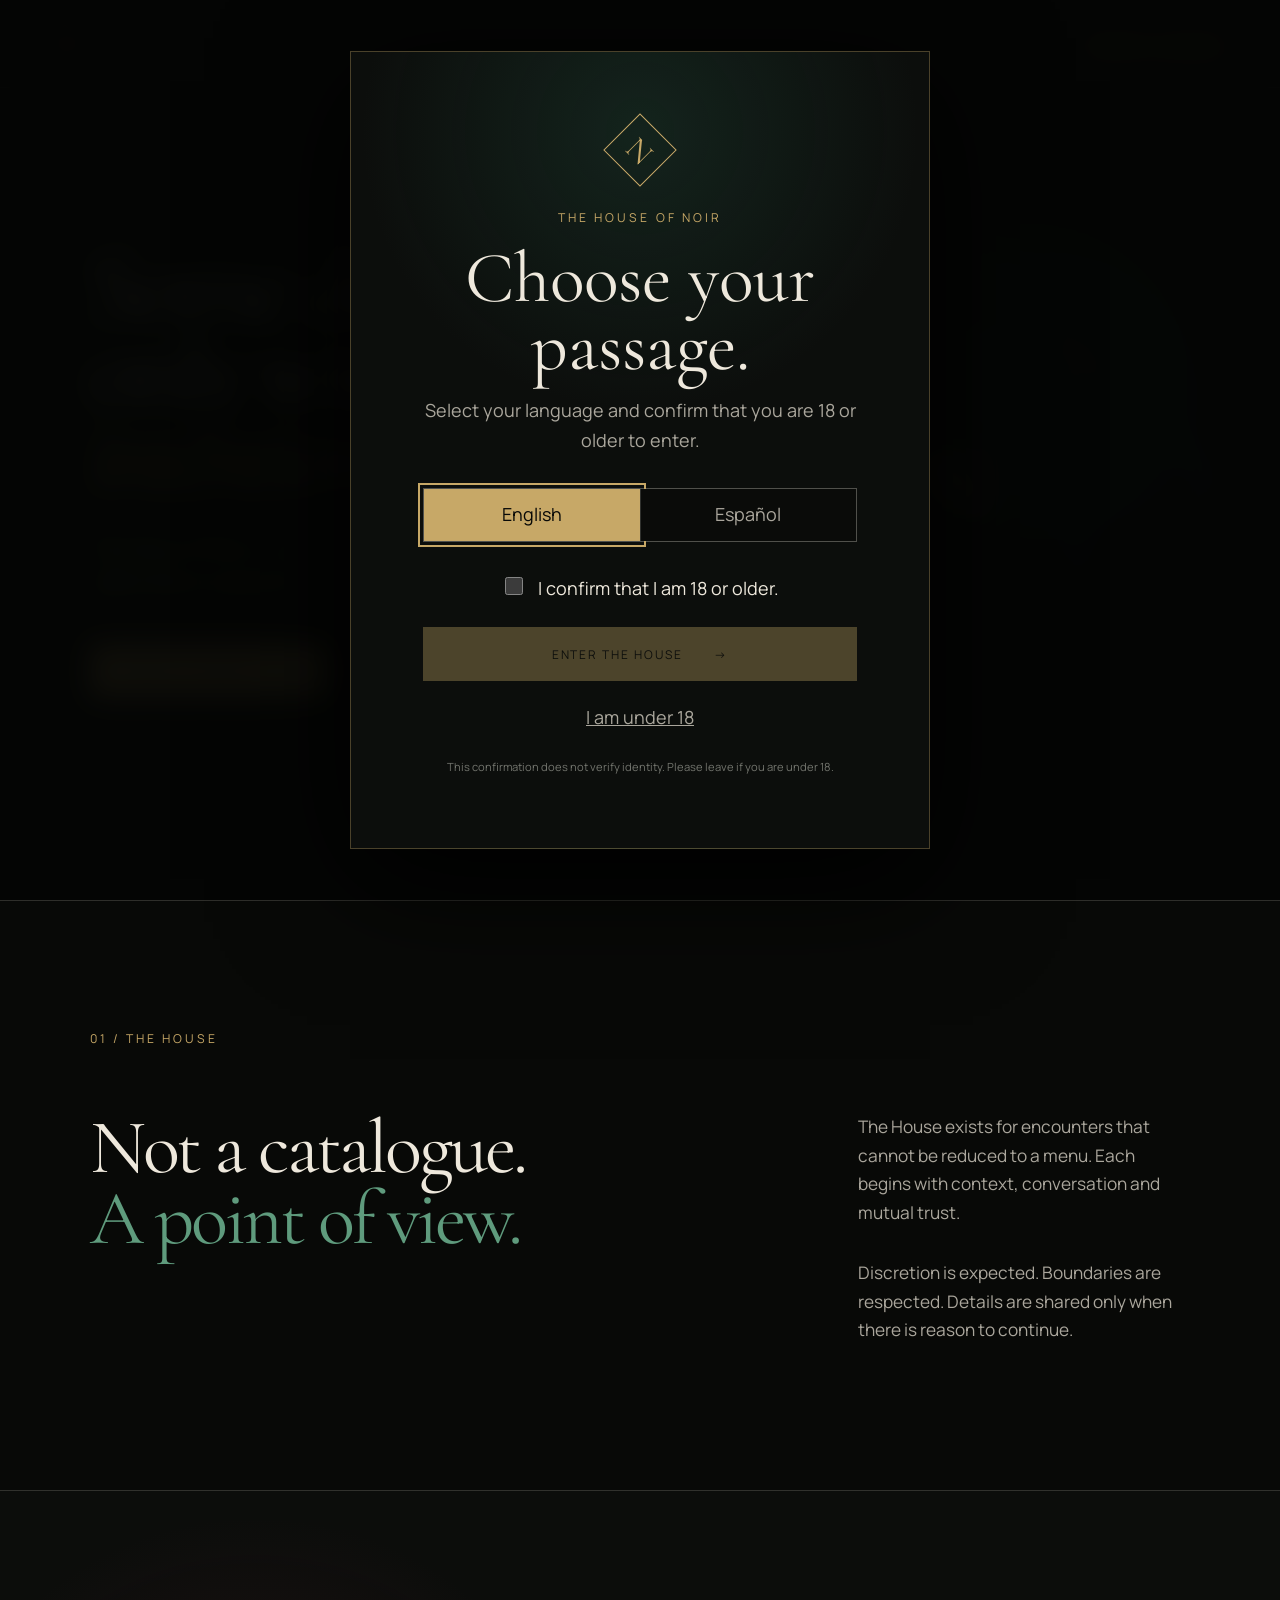
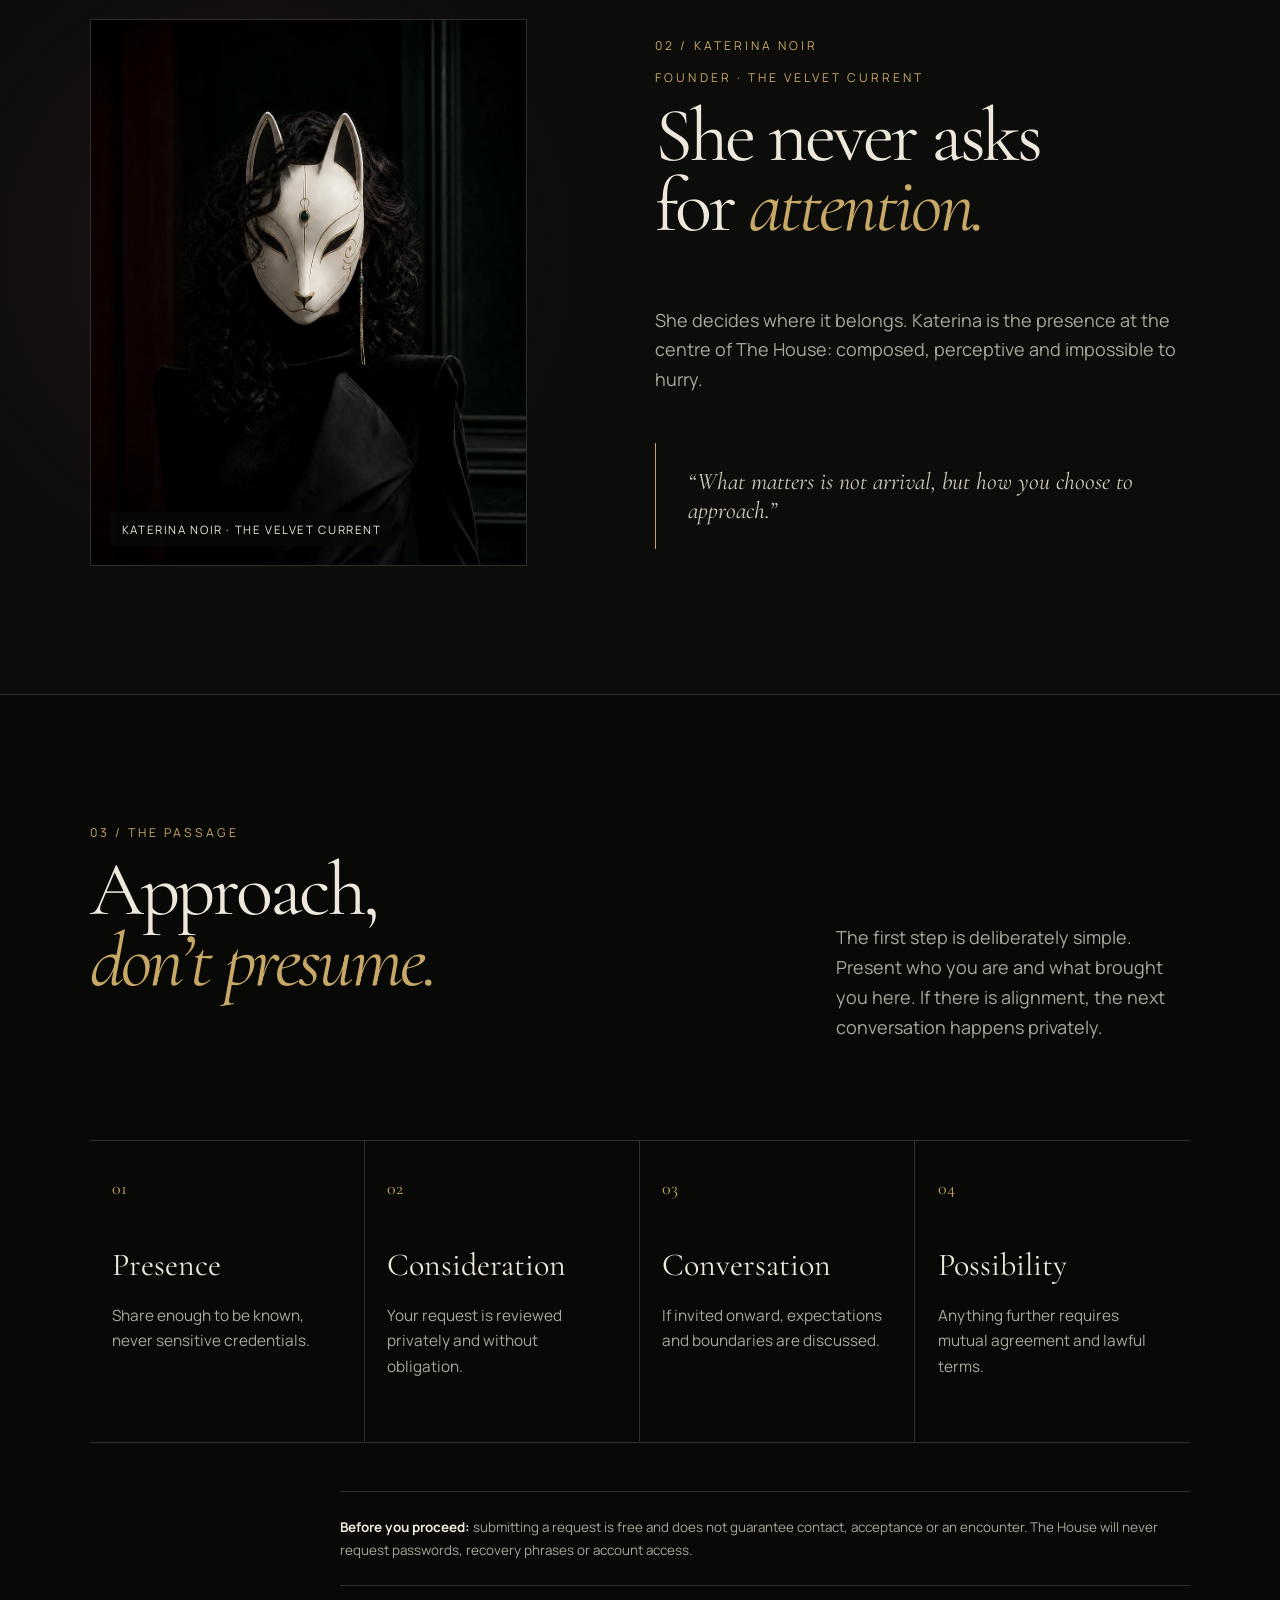
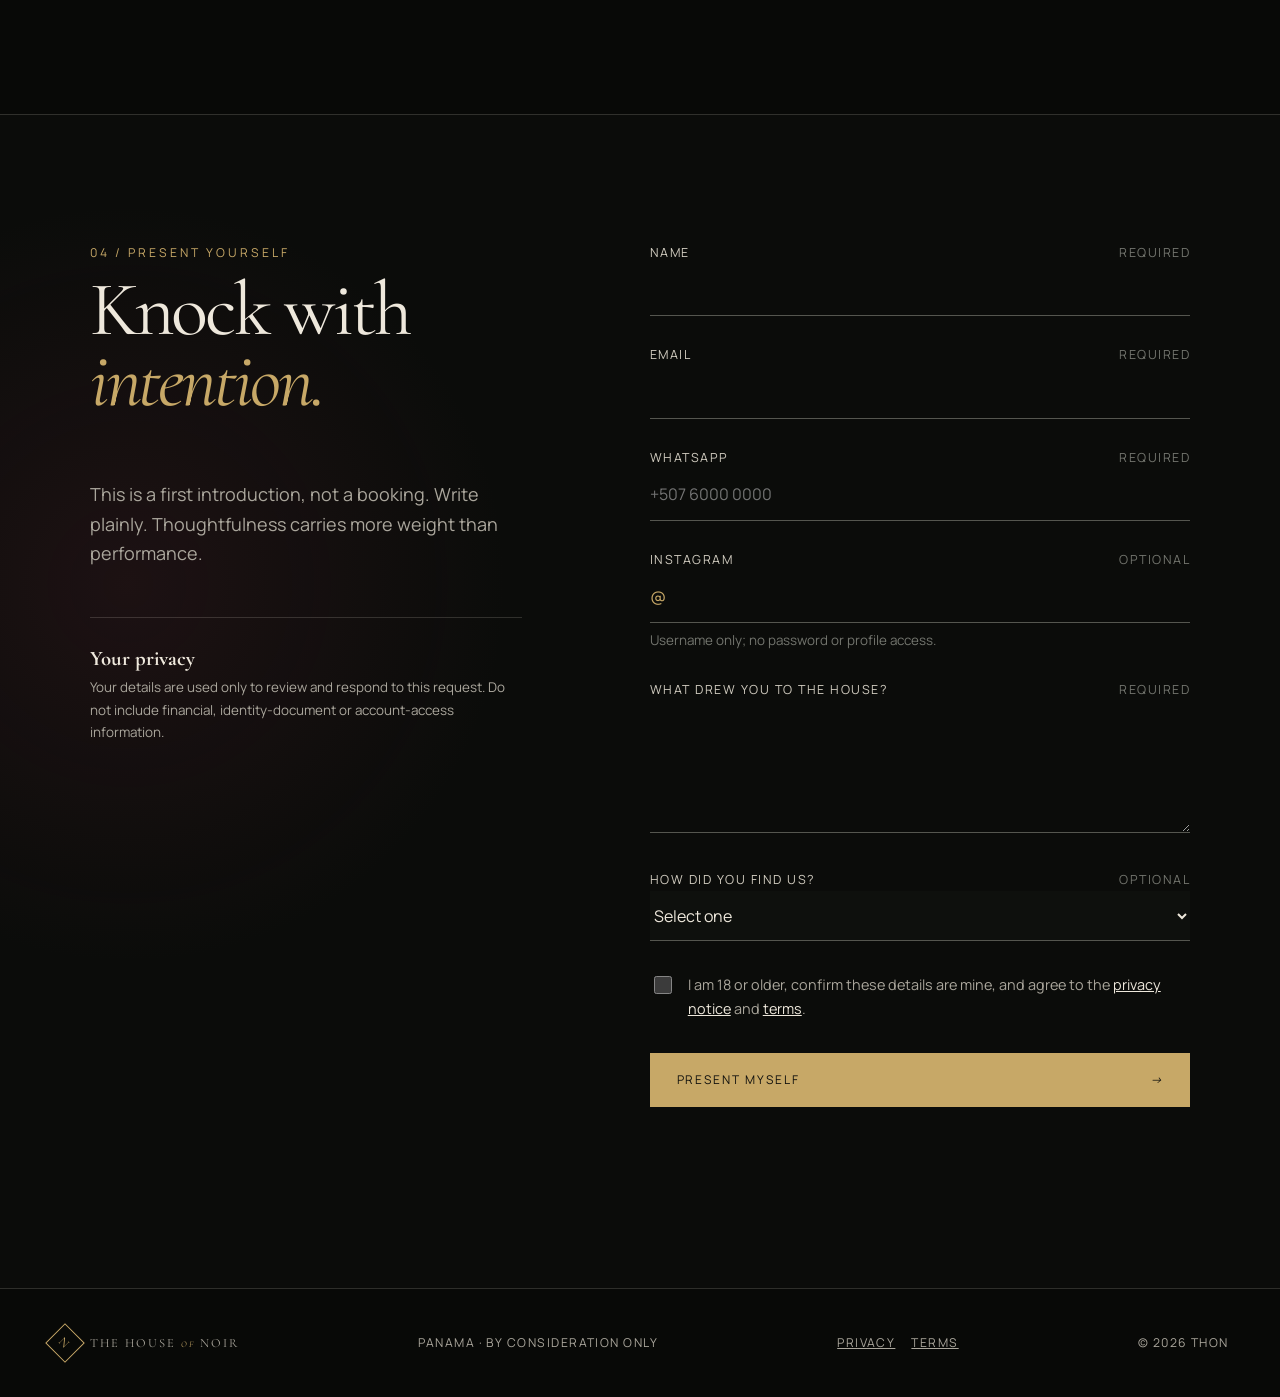
==== commit cef1e82d: "Rebuilding website THON" ====
--- a/index.html
+++ b/index.html
@@ -42,9 +42,7 @@
   </div>
   <header class="site-header" data-header>
     <a class="wordmark" href="#top" aria-label="The House of Noir, home"><span class="seal" aria-hidden="true">N</span><span>THE HOUSE <i>OF</i> NOIR</span></a>
-    <nav id="primary-nav" aria-label="Primary navigation">
-      <a href="#house">The House</a><a href="#katerina">Katerina</a><a href="#passage">The Passage</a>
-    </nav>
+    <nav id="primary-nav" aria-label="Primary navigation"><details class="nav-dropdown"><summary>Explore</summary><div class="nav-panel"><a href="#house"><span>01</span>The House</a><a href="#katerina"><span>02</span>Katerina</a><a href="#passage"><span>03</span>The Passage</a><a href="offerings/"><span>04</span>Offerings</a></div></details></nav>
     <div class="header-tools"><a class="language-switch" href="es/" lang="es" hreflang="es">ES</a><a class="header-cta" href="#request">Present yourself</a></div>
     <button class="menu-button" type="button" aria-expanded="false" aria-controls="primary-nav">Menu</button>
   </header>
@@ -73,7 +71,7 @@
     </section>
 
     <section class="section katerina" id="katerina" aria-labelledby="katerina-title">
-      <div class="portrait" aria-hidden="true"><span class="portrait-line"></span><span class="portrait-gem"></span><span class="portrait-initial">K</span></div>
+      <figure class="portrait"><img src="assets/katerina-kitsune.webp" alt="Katerina Noir wearing an ivory kitsune mask and black couture"><figcaption>Katerina Noir · The velvet current</figcaption></figure>
       <div class="katerina-copy reveal">
         <p class="section-index">02 / KATERINA NOIR</p>
         <p class="role">Founder · The velvet current</p>
@@ -105,6 +103,7 @@
         <input type="hidden" name="language" value="en">
         <div class="field"><label for="name">Name <span>Required</span></label><input id="name" name="name" type="text" autocomplete="name" minlength="2" maxlength="80" required aria-describedby="name-error"><small id="name-error" class="error">Please enter your name.</small></div>
         <div class="field"><label for="contact">Email <span>Required</span></label><input id="contact" name="email" type="email" inputmode="email" autocomplete="email" maxlength="120" required aria-describedby="contact-error"><small id="contact-error" class="error">Please enter a valid email address.</small></div>
+        <div class="field"><label for="whatsapp">WhatsApp <span>Required</span></label><input id="whatsapp" name="whatsapp" type="tel" inputmode="tel" autocomplete="tel" minlength="8" maxlength="24" pattern="\+?[0-9 ()-]{8,24}" placeholder="+507 6000 0000" required aria-describedby="whatsapp-error"><small id="whatsapp-error" class="error">Enter a valid WhatsApp number, including country code.</small></div>
         <div class="field"><label for="instagram">Instagram <span>Optional</span></label><div class="input-prefix"><span aria-hidden="true">@</span><input id="instagram" name="instagram" type="text" autocomplete="off" maxlength="30" pattern="[A-Za-z0-9._]{1,30}" aria-describedby="instagram-hint"></div><small id="instagram-hint" class="hint">Username only; no password or profile access.</small></div>
         <div class="field"><label for="drawn">What drew you to The House? <span>Required</span></label><textarea id="drawn" name="interest" rows="4" minlength="20" maxlength="800" required aria-describedby="drawn-error"></textarea><small id="drawn-error" class="error">Please share at least 20 characters.</small></div>
         <div class="field"><label for="discovery">How did you find us? <span>Optional</span></label><select id="discovery" name="discovery"><option value="">Select one</option><option>Instagram</option><option>Dating profile</option><option>Personal referral</option><option>Search</option><option>Other</option></select></div>
--- a/styles.css
+++ b/styles.css
@@ -4,4 +4,15 @@
 @media(max-width:500px){h1{font-size:3.65rem}.hero-actions{align-items:flex-start;flex-direction:column}.section{padding-block:5rem}.steps{grid-template-columns:1fr}.steps li{border-right:0!important;border-bottom:1px solid var(--line)!important}.steps li:last-child{border-bottom:0!important}.portrait{aspect-ratio:4/5}.language-switch{padding:.4rem}.wordmark{font-size:.7rem}}
 @media(prefers-reduced-motion:reduce){html{scroll-behavior:auto}.reveal{opacity:1;transform:none;transition:none}.button{transition:none}}
 @media(prefers-contrast:more){:root{--muted:#d6d2c9;--line:rgba(255,255,255,.4)}}
+.gateway[hidden]{display:none}
+
+/* Readability, portrait and primary navigation */
+body{font-size:18px}.eyebrow,.section-index,.role{font-size:.76rem}.trust-line,.hint,.form-status,.privacy-note p,.plain-note{font-size:.84rem}nav a,.header-cta,.language-switch,.menu-button{font-size:.76rem}.field label{font-size:.78rem}.field input,.field textarea,.field select{font-size:1rem}.consent{font-size:.9rem}.text-link,.button{font-size:.75rem}.body-copy{font-size:1.08rem}.steps p{font-size:.96rem}footer{font-size:.76rem}
+.nav-dropdown{position:relative}.nav-dropdown summary{list-style:none;cursor:pointer;color:var(--paper);font-size:.76rem;text-transform:uppercase;letter-spacing:.16em}.nav-dropdown summary::-webkit-details-marker{display:none}.nav-dropdown summary:after{content:" +";color:var(--gold)}.nav-dropdown[open] summary:after{content:" −"}.nav-panel{position:absolute;top:calc(100% + 1.2rem);left:50%;width:260px;transform:translateX(-50%);padding:.7rem;background:#0b0d0b;border:1px solid var(--line);box-shadow:0 24px 70px #000b}.nav-panel a{display:grid;grid-template-columns:2rem 1fr;gap:.5rem;padding:.85rem;text-transform:uppercase;letter-spacing:.12em}.nav-panel a+a{border-top:1px solid var(--line)}.nav-panel a span{color:var(--gold);font-family:var(--serif)}
+.portrait{margin:0;background:#080907}.portrait img{display:block;width:100%;height:100%;object-fit:cover;object-position:center 34%;filter:saturate(.9) contrast(1.03)}.portrait:after,.portrait-line,.portrait-gem,.portrait-initial{display:none}.portrait figcaption{position:absolute;left:1.3rem;bottom:1.2rem;z-index:2;padding:.45rem .65rem;background:#080907cc;color:var(--paper);font-size:.72rem;text-transform:uppercase;letter-spacing:.14em}
+
+/* Offerings */
+.offering-hero{min-height:82svh;padding:10rem clamp(1.2rem,7vw,8rem) 6rem;display:grid;align-items:end;background:radial-gradient(circle at 75% 35%,#4e202b55,transparent 26%),radial-gradient(circle at 25% 20%,#234e3e44,transparent 28%),#080907}.offering-hero>div{max-width:880px}.offering-hero h1{font-size:clamp(4rem,9vw,9rem)}.offering-hero p:not(.eyebrow){max-width:650px;color:var(--muted);font-family:var(--serif);font-size:1.35rem}.offering-grid{display:grid;grid-template-columns:repeat(3,1fr);margin-top:4rem;border:1px solid var(--line)}.offering-card{min-height:360px;padding:2rem;display:flex;flex-direction:column;border-right:1px solid var(--line);background:linear-gradient(145deg,#0f110e,#090a08)}.offering-card:last-child{border-right:0}.offering-card>span{color:var(--gold);font-family:var(--serif)}.offering-card h2{margin:3rem 0 1rem;font-size:2.5rem}.offering-card p{color:var(--muted)}.offering-card .text-link{margin-top:auto;color:var(--gold)}.invitation-note{display:grid;grid-template-columns:1fr 1fr;gap:8vw;align-items:start;background:#0c0d0b}.invitation-note p{color:var(--muted)}
+@media(max-width:850px){.nav-dropdown,.nav-dropdown summary{width:100%}.nav-dropdown summary{padding:.6rem 0}.nav-panel{position:static;width:100%;transform:none;margin-top:1rem;box-shadow:none}.offering-grid,.invitation-note{grid-template-columns:1fr}.offering-card{min-height:280px;border-right:0;border-bottom:1px solid var(--line)}.offering-card:last-child{border-bottom:0}}
+@media(max-width:500px){body{font-size:17px}.eyebrow,.section-index,.role{font-size:.72rem}.site-header .wordmark span:last-child{max-width:150px}.offering-hero{padding-top:8rem}.offering-hero p:not(.eyebrow){font-size:1.16rem}}
 .gateway[hidden]{display:none}.gateway{position:fixed;inset:0;z-index:1000;display:grid;place-items:center;padding:1rem;background:#050605f2;backdrop-filter:blur(14px)}.gateway-panel{width:min(100%,580px);padding:clamp(2rem,6vw,4.5rem);text-align:center;border:1px solid #c7a86755;background:radial-gradient(circle at 50% 10%,#234e3e55,transparent 36%),#0c0e0c;box-shadow:0 30px 120px #000}.gateway-seal{width:52px;height:52px;margin:0 auto 2rem;display:grid;place-items:center;border:1px solid var(--gold);color:var(--gold);font:2rem var(--serif);transform:rotate(45deg)}.gateway-panel h2{font:400 clamp(2.5rem,7vw,4.5rem)/.95 var(--serif);margin:1rem 0}.gateway-panel>p:not(.eyebrow,.gateway-note){color:var(--muted)}.gateway-languages{display:grid;grid-template-columns:1fr 1fr;gap:1px;margin:2rem 0;background:var(--line);border:1px solid var(--line)}.gateway-language{min-height:52px;border:0;background:#0a0b09;color:var(--muted);cursor:pointer}.gateway-language.selected{background:var(--gold);color:var(--ink)}.age-confirm{display:flex;justify-content:center;gap:.7rem;margin:1.5rem 0;color:var(--paper)}.age-confirm input{width:18px;height:18px;accent-color:var(--gold)}.gateway-enter{width:100%}.gateway-enter:disabled{opacity:.35;cursor:not-allowed;transform:none}.gateway-leave{margin-top:1.3rem;border:0;background:none;color:var(--muted);text-decoration:underline;cursor:pointer}.gateway-note{margin:1.5rem 0 0;color:#73756e;font-size:.7rem}
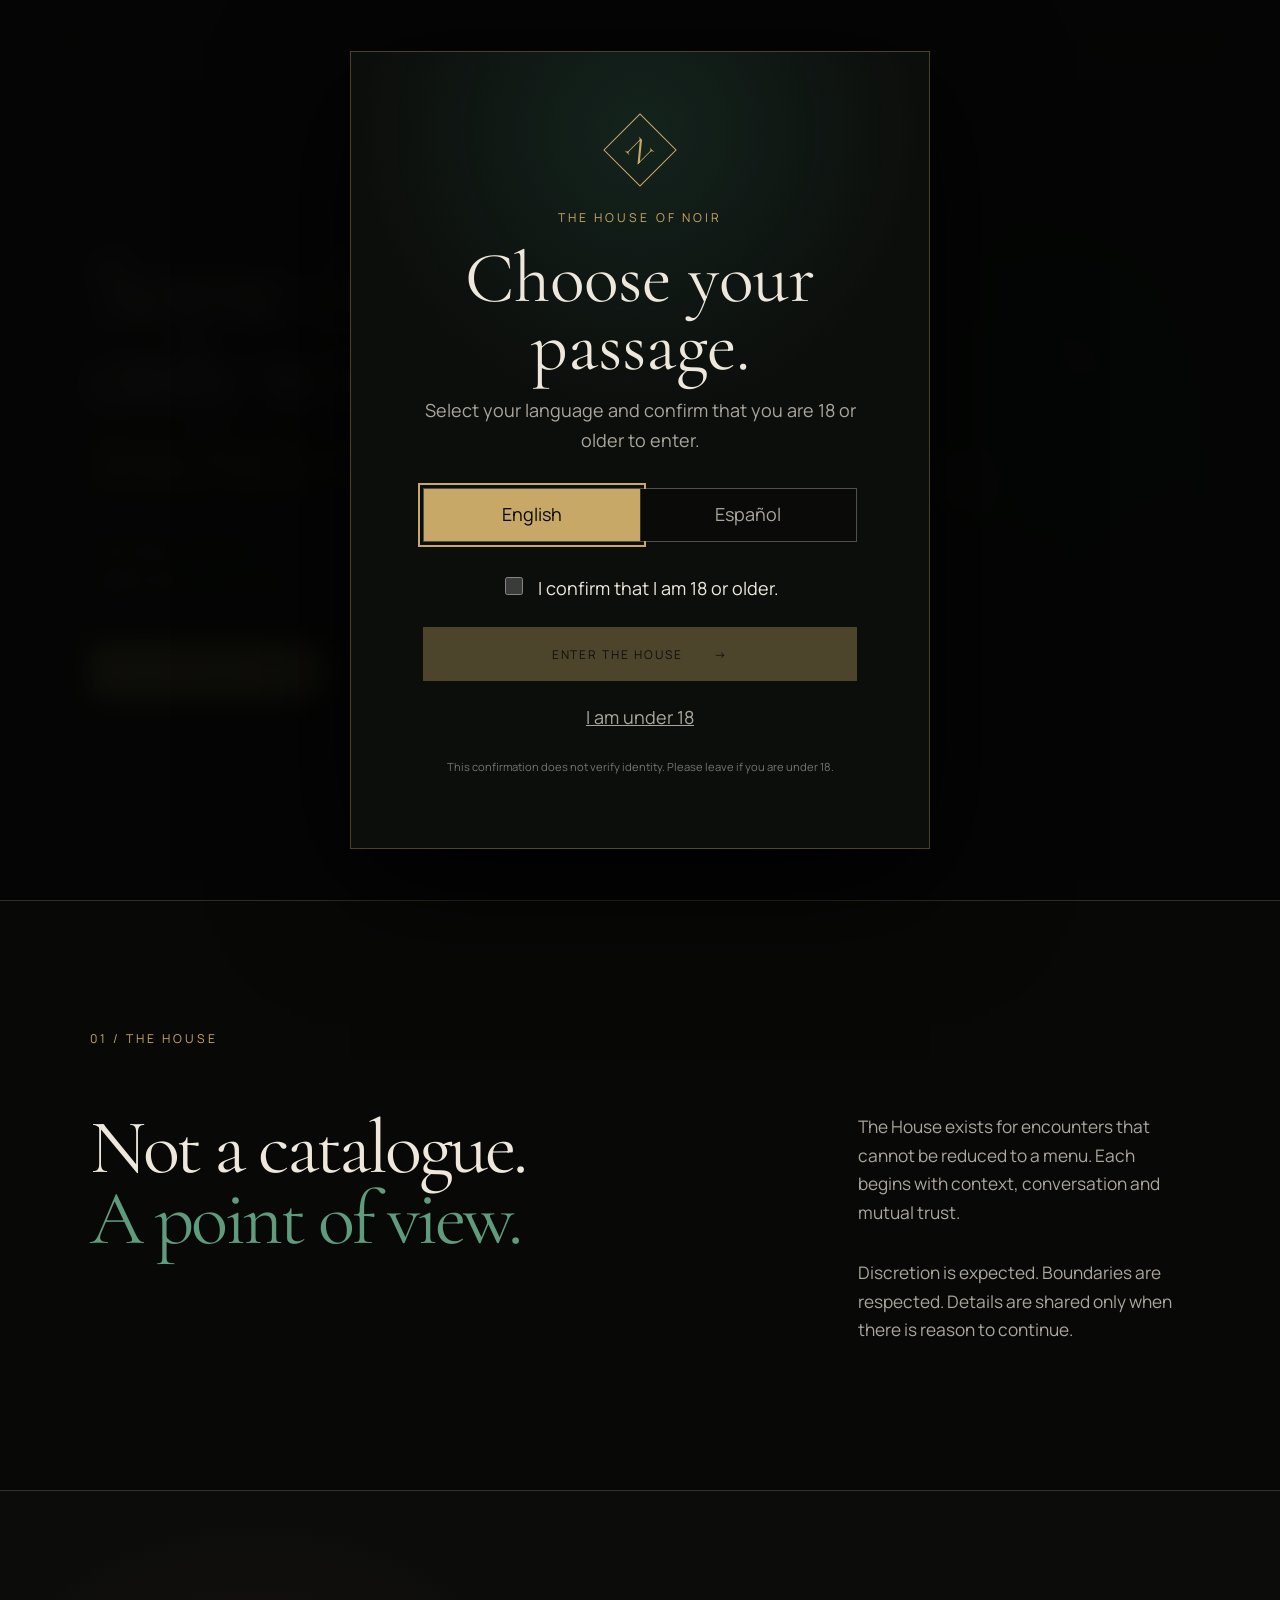
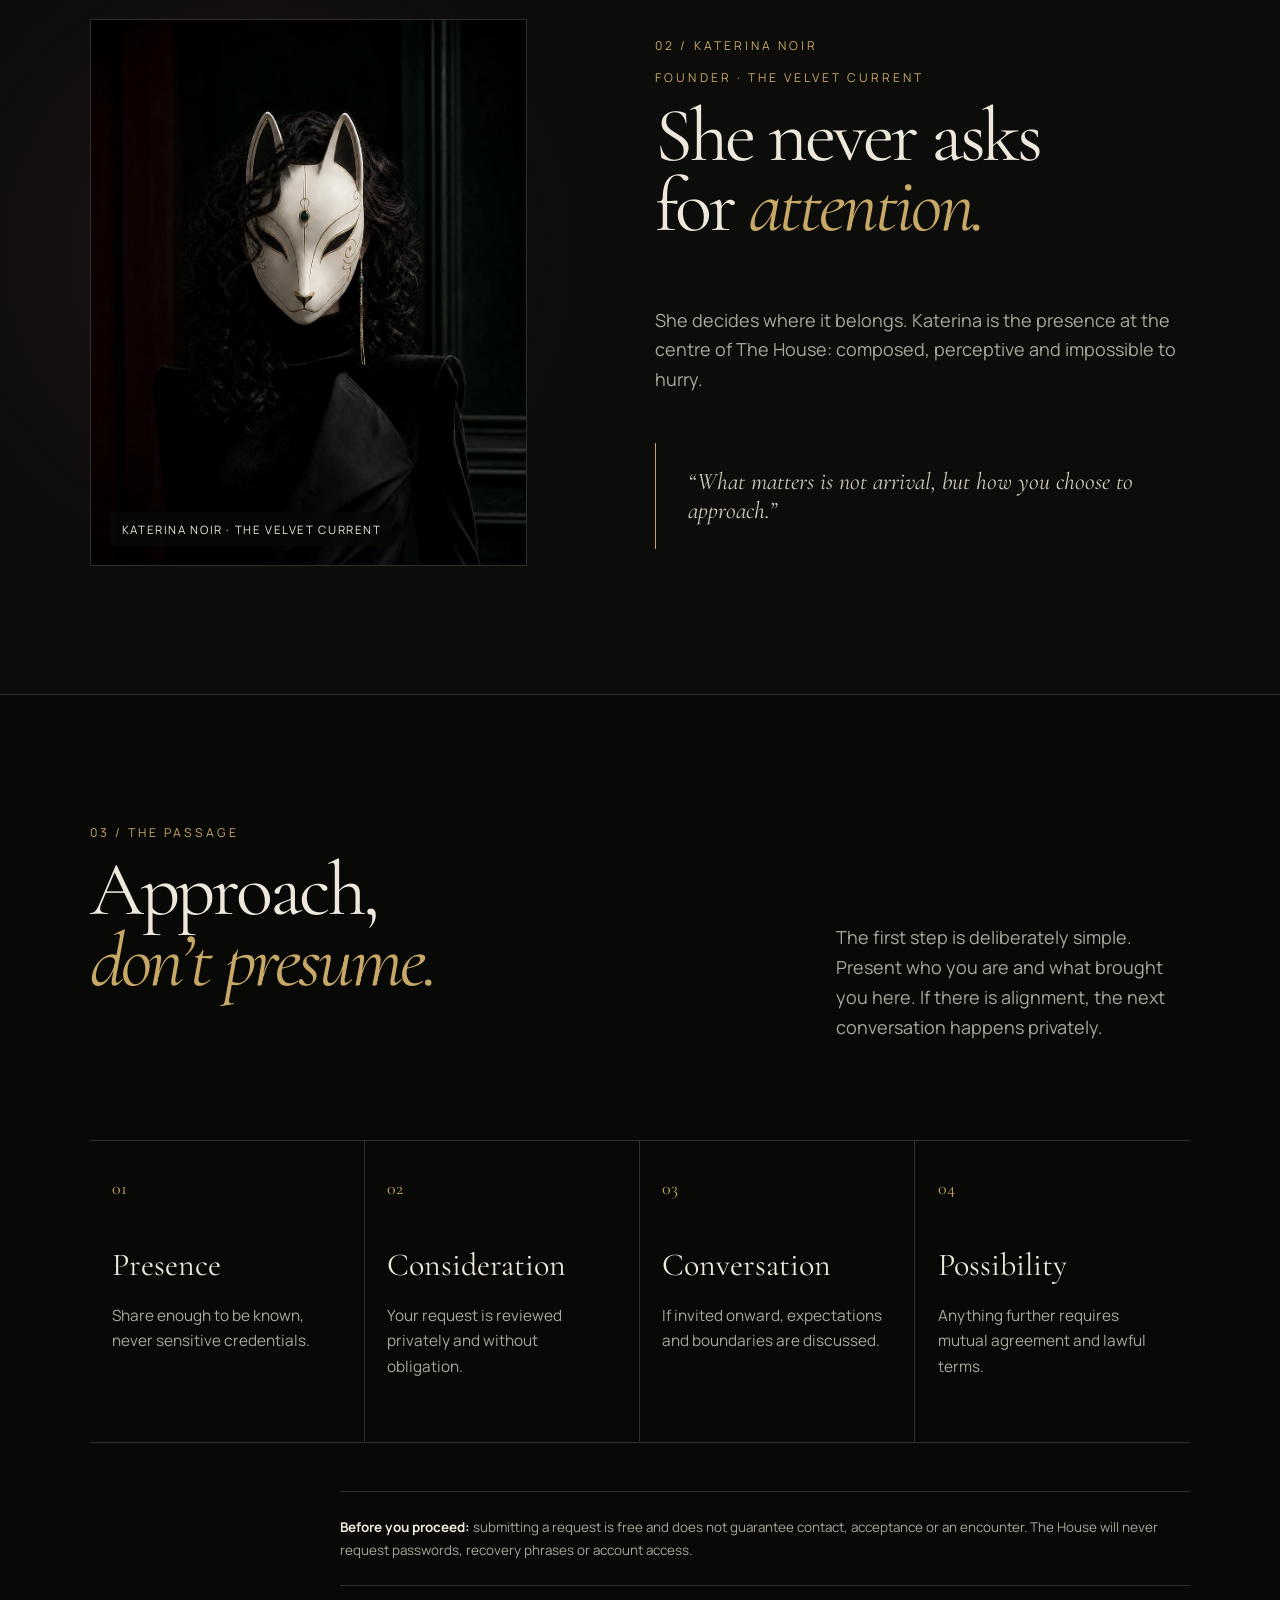
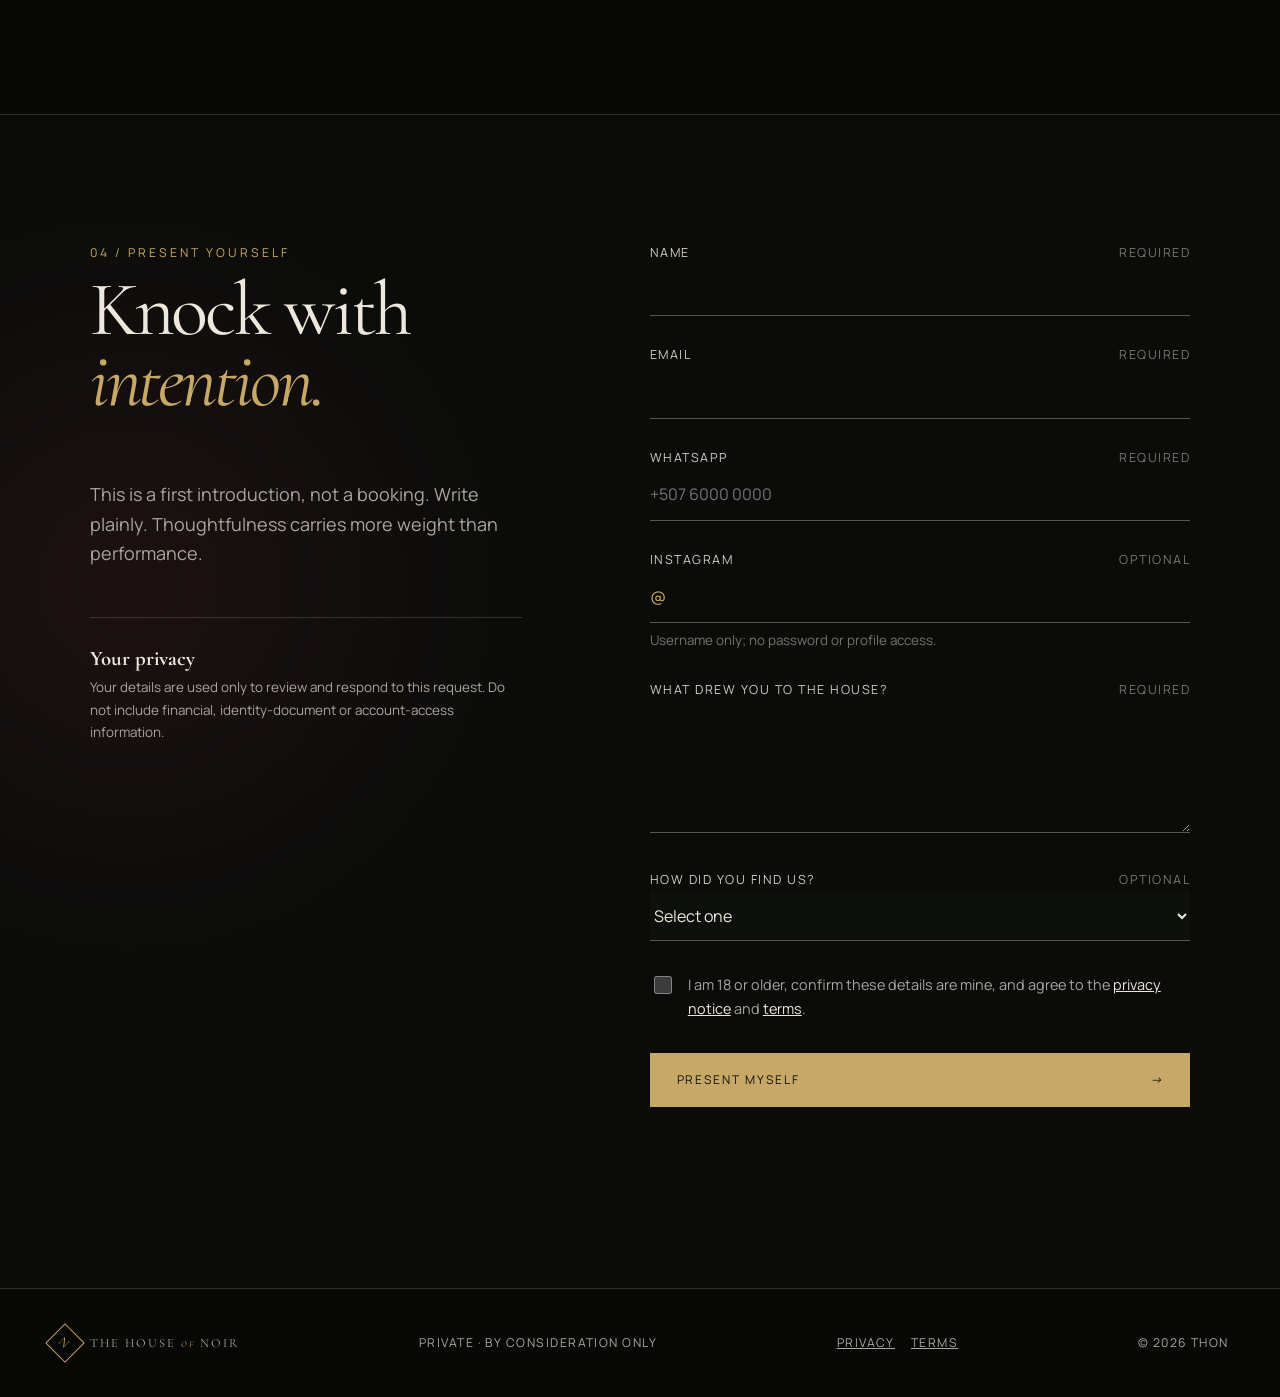
==== commit dbac4bcd: "Change detaoils in location info and add pop up" ====
--- a/index.html
+++ b/index.html
@@ -3,7 +3,7 @@
 <head>
   <meta charset="utf-8">
   <meta name="viewport" content="width=device-width,initial-scale=1,viewport-fit=cover">
-  <meta name="description" content="The House of Noir is a private, curated experience in Panama, led by Katerina Noir and approached by consideration only.">
+  <meta name="description" content="The House of Noir is a private, curated experience led by Katerina Noir and approached by consideration only.">
   <meta name="theme-color" content="#080907">
   <meta name="color-scheme" content="dark">
   <meta name="robots" content="index,follow,max-image-preview:large">
@@ -31,7 +31,7 @@
   <link href="https://fonts.googleapis.com/css2?family=Cormorant+Garamond:ital,wght@0,400;0,500;1,400&amp;family=Manrope:wght@400;500;600&amp;display=swap" rel="stylesheet">
   <link rel="stylesheet" href="styles.css">
   <title>The House of Noir — By Consideration Only</title>
-  <script type="application/ld+json">{"@context":"https://schema.org","@type":"WebSite","name":"The House of Noir","url":"https://katerinanoir333.github.io/TheHouseOfNoir/","description":"A private, curated experience in Panama, led by Katerina Noir.","inLanguage":"en"}</script>
+  <script type="application/ld+json">{"@context":"https://schema.org","@type":"WebSite","name":"The House of Noir","url":"https://katerinanoir333.github.io/TheHouseOfNoir/","description":"A private, curated experience led by Katerina Noir.","inLanguage":"en"}</script>
   <script src="config.js" defer></script>
   <script src="script.js" defer></script>
 </head>
@@ -50,7 +50,7 @@
   <main id="main">
     <section class="hero" id="top" aria-labelledby="hero-title">
       <div class="hero-copy reveal">
-        <p class="eyebrow">A private house in Panama · Worldwide inquiries</p>
+        <p class="eyebrow">Private by nature · Open to considered inquiries</p>
         <h1 id="hero-title">Some doors open<br>only with <em>intention.</em></h1>
         <p class="hero-intro">The House of Noir is a private, curated world led by Katerina Noir—for adults drawn to presence, discretion and uncommon connection.</p>
         <div class="hero-actions">
@@ -116,6 +116,6 @@
     </section>
   </main>
 
-  <footer><a class="wordmark" href="#top"><span class="seal" aria-hidden="true">N</span><span>THE HOUSE <i>OF</i> NOIR</span></a><p>Panama · By consideration only</p><div><a href="privacy.html">Privacy</a><a href="terms.html">Terms</a></div><p>© <span id="year">2026</span> THON</p></footer>
+  <footer><a class="wordmark" href="#top"><span class="seal" aria-hidden="true">N</span><span>THE HOUSE <i>OF</i> NOIR</span></a><p>Private · By consideration only</p><div><a href="privacy.html">Privacy</a><a href="terms.html">Terms</a></div><p>© <span id="year">2026</span> THON</p></footer>
 </body>
 </html>
--- a/styles.css
+++ b/styles.css
@@ -15,4 +15,13 @@
 .offering-hero{min-height:82svh;padding:10rem clamp(1.2rem,7vw,8rem) 6rem;display:grid;align-items:end;background:radial-gradient(circle at 75% 35%,#4e202b55,transparent 26%),radial-gradient(circle at 25% 20%,#234e3e44,transparent 28%),#080907}.offering-hero>div{max-width:880px}.offering-hero h1{font-size:clamp(4rem,9vw,9rem)}.offering-hero p:not(.eyebrow){max-width:650px;color:var(--muted);font-family:var(--serif);font-size:1.35rem}.offering-grid{display:grid;grid-template-columns:repeat(3,1fr);margin-top:4rem;border:1px solid var(--line)}.offering-card{min-height:360px;padding:2rem;display:flex;flex-direction:column;border-right:1px solid var(--line);background:linear-gradient(145deg,#0f110e,#090a08)}.offering-card:last-child{border-right:0}.offering-card>span{color:var(--gold);font-family:var(--serif)}.offering-card h2{margin:3rem 0 1rem;font-size:2.5rem}.offering-card p{color:var(--muted)}.offering-card .text-link{margin-top:auto;color:var(--gold)}.invitation-note{display:grid;grid-template-columns:1fr 1fr;gap:8vw;align-items:start;background:#0c0d0b}.invitation-note p{color:var(--muted)}
 @media(max-width:850px){.nav-dropdown,.nav-dropdown summary{width:100%}.nav-dropdown summary{padding:.6rem 0}.nav-panel{position:static;width:100%;transform:none;margin-top:1rem;box-shadow:none}.offering-grid,.invitation-note{grid-template-columns:1fr}.offering-card{min-height:280px;border-right:0;border-bottom:1px solid var(--line)}.offering-card:last-child{border-bottom:0}}
 @media(max-width:500px){body{font-size:17px}.eyebrow,.section-index,.role{font-size:.72rem}.site-header .wordmark span:last-child{max-width:150px}.offering-hero{padding-top:8rem}.offering-hero p:not(.eyebrow){font-size:1.16rem}}
+
+/* THON gift-card passage */
+.gift-passage{display:grid;grid-template-columns:1fr minmax(360px,.82fr);gap:9vw;align-items:center}.gift-copy>p:not(.section-index){max-width:650px;color:var(--muted)}.gift-copy strong{color:var(--paper)}.recipient-box{margin-top:2.5rem;padding:1.4rem;border:1px solid #c7a86755;background:#0c0e0c}.recipient-box>span{display:block;color:var(--gold);font-size:.78rem;text-transform:uppercase;letter-spacing:.16em}.recipient-box p{margin:.8rem 0 0;color:var(--muted);font-size:.82rem}.copy-recipient{width:100%;display:flex;justify-content:space-between;align-items:center;gap:1rem;padding:1rem 0;border:0;border-bottom:1px solid var(--line);background:none;color:var(--paper);cursor:pointer;text-align:left}.copy-recipient strong{overflow-wrap:anywhere;font:400 clamp(1rem,2vw,1.4rem) var(--serif)}.copy-recipient i{color:var(--gold);font-style:normal;font-size:.72rem;text-transform:uppercase;letter-spacing:.15em}
+.gift-envelope-link{position:relative;width:min(100%,560px);aspect-ratio:1.45;justify-self:center;display:grid;place-items:center;overflow:hidden;border:1px solid #f0d69a;background:linear-gradient(145deg,#d8b970 0%,#8b6728 48%,#cba85d 100%);color:#17130c;text-decoration:none;box-shadow:0 35px 100px #000b,0 0 55px #c7a86722;isolation:isolate;transition:transform .35s ease,box-shadow .35s ease}.gift-envelope-link:before,.gift-envelope-link:after{content:"";position:absolute;inset:auto 0 0;height:66%;z-index:-1}.gift-envelope-link:before{clip-path:polygon(0 100%,0 0,52% 72%,100% 0,100% 100%);background:linear-gradient(155deg,#a67e36,#d9bd78)}.gift-envelope-link:after{clip-path:polygon(0 100%,50% 28%,100% 100%);background:linear-gradient(25deg,#bea052,#e2c980)}.envelope-flap{position:absolute;inset:0 0 auto;height:58%;clip-path:polygon(0 0,100% 0,50% 100%);background:linear-gradient(165deg,#e6cd8e,#a77d32);border-bottom:1px solid #8d682d}.envelope-seal{position:absolute;z-index:2;top:42%;width:58px;height:58px;display:grid;place-items:center;border-radius:50%;border:1px solid #f2dc9f;background:#17130c;color:var(--gold);font:400 1.8rem var(--serif);box-shadow:0 8px 25px #0006}.envelope-store{z-index:2;margin-top:28%;font:500 clamp(2.4rem,6vw,4.5rem) var(--sans);letter-spacing:.28em}.envelope-action{position:absolute;z-index:2;bottom:1rem;font-size:.72rem;text-transform:uppercase;letter-spacing:.15em}.gift-envelope-link:hover{transform:translateY(-6px) rotate(-.35deg);box-shadow:0 45px 120px #000d,0 0 70px #c7a86738}.retailer-note{font-size:.82rem!important;color:#777970!important}
+@media(max-width:850px){.gift-passage{grid-template-columns:1fr}.gift-envelope-link{margin-top:1rem}}@media(max-width:500px){.gift-passage{gap:3rem}.gift-envelope-link{min-height:280px;aspect-ratio:auto}.copy-recipient{align-items:flex-start;flex-direction:column}.envelope-store{font-size:2.4rem}}
+
+/* Post-submission offering invitation */
+.offering-modal{width:min(92vw,680px);margin:auto;padding:clamp(2rem,6vw,4.5rem);overflow:visible;border:1px solid #c7a86777;background:radial-gradient(circle at 50% 0,#234e3e55,transparent 34%),#0b0d0b;color:var(--paper);box-shadow:0 35px 140px #000;isolation:isolate}.offering-modal::backdrop{background:#030403e8;backdrop-filter:blur(10px)}.offering-modal h2{margin:1rem 0 1.5rem;font:400 clamp(2.8rem,7vw,5rem)/.9 var(--serif);letter-spacing:-.035em}.offering-modal h2 em{color:var(--gold);font-weight:400}.offering-modal>p:not(.eyebrow){max-width:540px;color:var(--muted)}.offering-modal-mark{position:absolute;right:2rem;top:2rem;width:46px;height:46px;display:grid;place-items:center;border:1px solid var(--gold);color:var(--gold);font:400 1.6rem var(--serif);transform:rotate(45deg);opacity:.72}.offering-modal-close{position:absolute;right:-.8rem;top:-.8rem;z-index:2;width:38px;height:38px;border:1px solid var(--line);border-radius:50%;background:var(--paper);color:var(--ink);font-size:1.4rem;cursor:pointer}.offering-modal-actions{display:flex;align-items:center;gap:1.5rem;margin-top:2.5rem}.offering-modal-later{border:0;background:none;cursor:pointer}.offering-modal[open]{animation:modal-in .35s ease both}@keyframes modal-in{from{opacity:0;transform:translateY(14px) scale(.985)}to{opacity:1;transform:none}}@media(max-width:560px){.offering-modal{padding:2rem 1.35rem}.offering-modal-mark{right:1.4rem;top:1.4rem;width:36px;height:36px}.offering-modal-actions{align-items:stretch;flex-direction:column}.offering-modal-actions .button{width:100%}}
+@media(prefers-reduced-motion:reduce){.offering-modal[open]{animation:none}}
 .gateway[hidden]{display:none}.gateway{position:fixed;inset:0;z-index:1000;display:grid;place-items:center;padding:1rem;background:#050605f2;backdrop-filter:blur(14px)}.gateway-panel{width:min(100%,580px);padding:clamp(2rem,6vw,4.5rem);text-align:center;border:1px solid #c7a86755;background:radial-gradient(circle at 50% 10%,#234e3e55,transparent 36%),#0c0e0c;box-shadow:0 30px 120px #000}.gateway-seal{width:52px;height:52px;margin:0 auto 2rem;display:grid;place-items:center;border:1px solid var(--gold);color:var(--gold);font:2rem var(--serif);transform:rotate(45deg)}.gateway-panel h2{font:400 clamp(2.5rem,7vw,4.5rem)/.95 var(--serif);margin:1rem 0}.gateway-panel>p:not(.eyebrow,.gateway-note){color:var(--muted)}.gateway-languages{display:grid;grid-template-columns:1fr 1fr;gap:1px;margin:2rem 0;background:var(--line);border:1px solid var(--line)}.gateway-language{min-height:52px;border:0;background:#0a0b09;color:var(--muted);cursor:pointer}.gateway-language.selected{background:var(--gold);color:var(--ink)}.age-confirm{display:flex;justify-content:center;gap:.7rem;margin:1.5rem 0;color:var(--paper)}.age-confirm input{width:18px;height:18px;accent-color:var(--gold)}.gateway-enter{width:100%}.gateway-enter:disabled{opacity:.35;cursor:not-allowed;transform:none}.gateway-leave{margin-top:1.3rem;border:0;background:none;color:var(--muted);text-decoration:underline;cursor:pointer}.gateway-note{margin:1.5rem 0 0;color:#73756e;font-size:.7rem}
